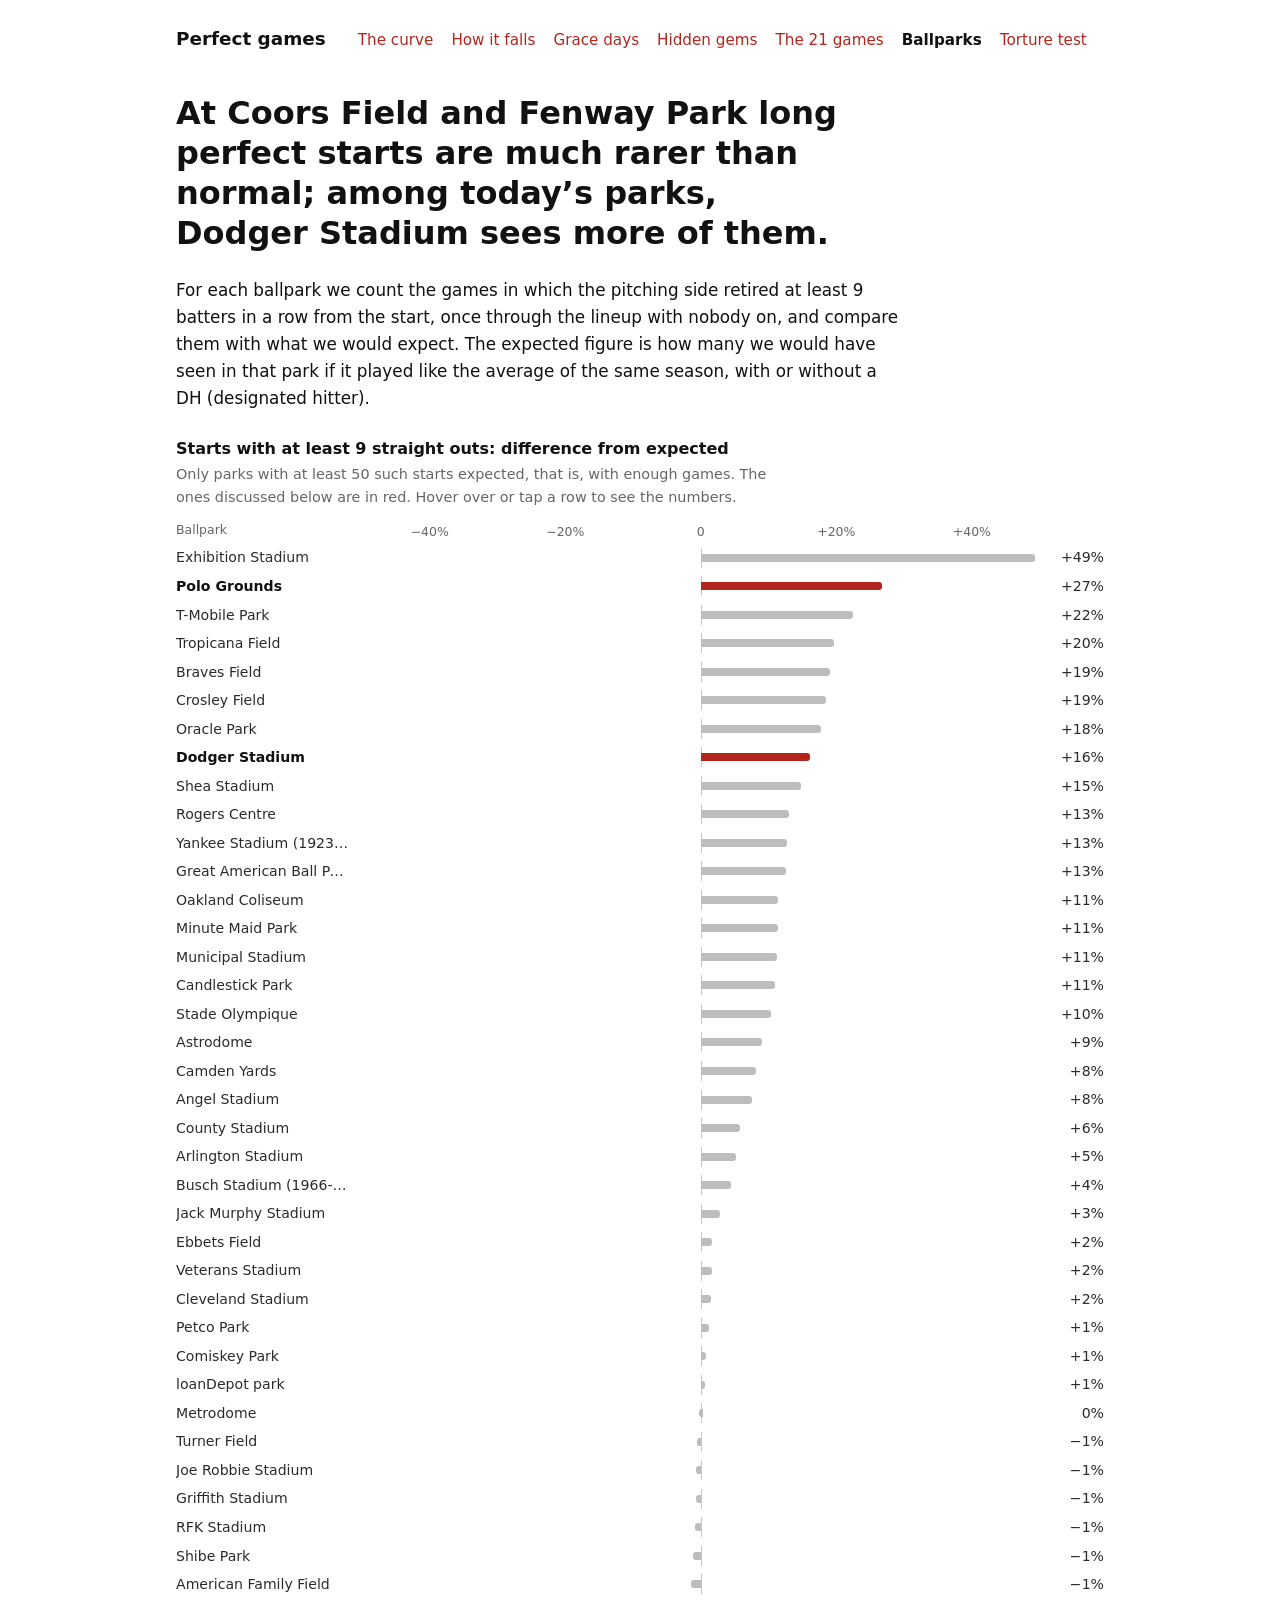
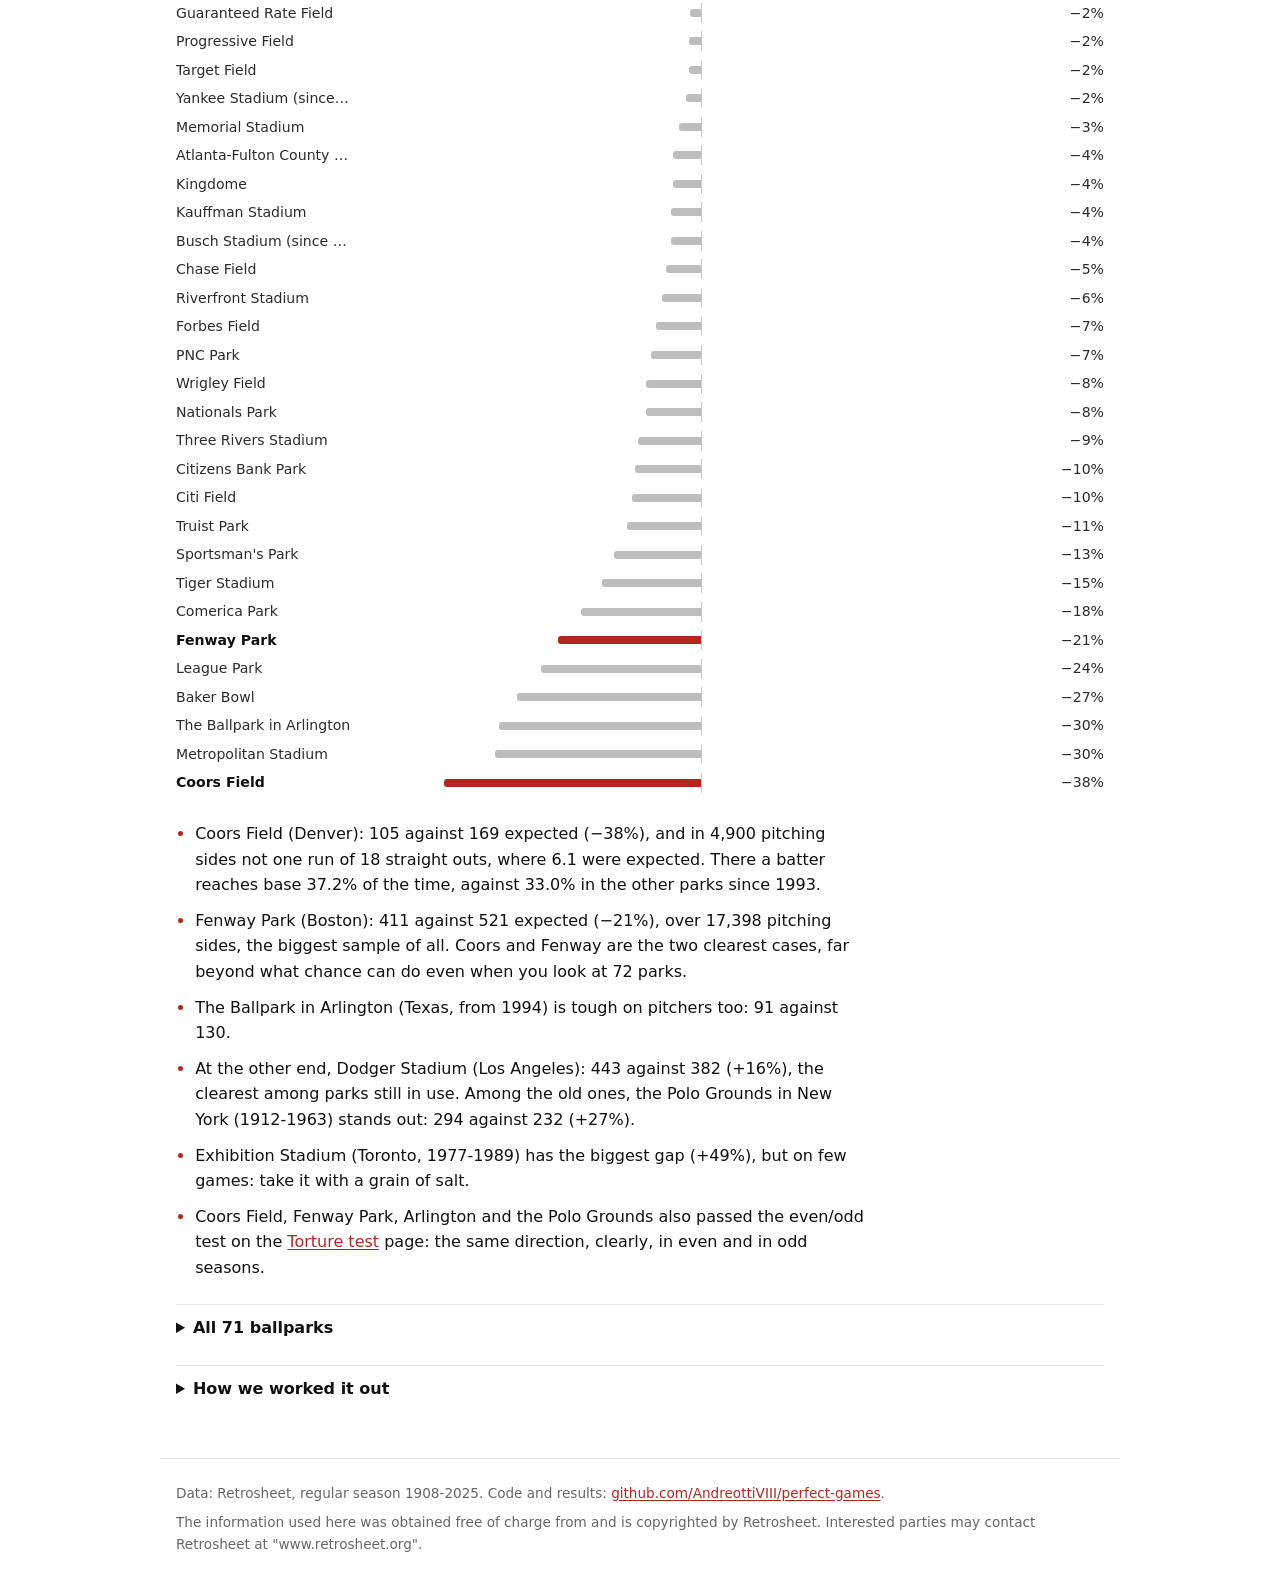
==== docs/ballparks.html @ 5d35756c "Sito tutto in inglese e nuova pagina Torture test - Pagine con nomi inglesi (how-it-falls, grace-day" ====
<!doctype html>
<html lang="en">
<head>
<meta charset="utf-8">
<meta name="viewport" content="width=device-width, initial-scale=1">
<title>Ballparks · Perfect games</title>
<meta name="description" content="The ballparks where long perfect starts are rarer, or more common, than normal.">
<link rel="stylesheet" href="style.css">
</head>
<body>
<header class="top">
  <a class="brand" href="index.html">Perfect games</a>
  <nav aria-label="Pages">
    <a href="index.html">The curve</a>
    <a href="how-it-falls.html">How it falls</a>
    <a href="grace-days.html">Grace days</a>
    <a href="hidden-gems.html">Hidden gems</a>
    <a href="the-21-games.html">The 21 games</a>
    <a href="ballparks.html" aria-current="page">Ballparks</a>
    <a href="torture-test.html">Torture test</a>
  </nav>
</header>

<main>
  <h1>At Coors Field and Fenway Park long perfect starts are much rarer than normal; among today’s parks, Dodger Stadium sees more of them.</h1>
  <p class="lead">For each ballpark we count the games in which the pitching side retired at least 9 batters in a row from the start, once through the lineup with nobody on, and compare them with what we would expect. The expected figure is how many we would have seen in that park if it played like the average of the same season, with or without a DH (designated hitter).</p>

  <figure class="chart" id="grafico-stadi">
    <figcaption>
      <strong>Starts with at least 9 straight outs: difference from expected</strong>
      <span class="note">Only parks with at least 50 such starts expected, that is, with enough games. The ones discussed below are in red. Hover over or tap a row to see the numbers.</span>
    </figcaption>
    <div class="plot"></div>
  </figure>

  <ul class="points">
    <li>Coors Field (Denver): 105 against 169 expected (−38%), and in 4,900 pitching sides not one run of 18 straight outs, where 6.1 were expected. There a batter reaches base 37.2% of the time, against 33.0% in the other parks since 1993.</li>
    <li>Fenway Park (Boston): 411 against 521 expected (−21%), over 17,398 pitching sides, the biggest sample of all. Coors and Fenway are the two clearest cases, far beyond what chance can do even when you look at 72 parks.</li>
    <li>The Ballpark in Arlington (Texas, from 1994) is tough on pitchers too: 91 against 130.</li>
    <li>At the other end, Dodger Stadium (Los Angeles): 443 against 382 (+16%), the clearest among parks still in use. Among the old ones, the Polo Grounds in New York (1912-1963) stands out: 294 against 232 (+27%).</li>
    <li>Exhibition Stadium (Toronto, 1977-1989) has the biggest gap (+49%), but on few games: take it with a grain of salt.</li>
    <li>Coors Field, Fenway Park, Arlington and the Polo Grounds also passed the even/odd test on the <a href="torture-test.html">Torture test</a> page: the same direction, clearly, in even and in odd seasons.</li>
  </ul>

  <details class="data">
    <summary>All 71 ballparks</summary>
    <div class="body">
      <p class="note">Parks with at least 20 such starts expected. “Streaks seen” and “Streaks expected”: starts with at least 9 batters retired in a row.</p>
      <!-- build:tabella-stadi -->
<div class="table-wrap"><table class="wide">
<thead><tr>
<th>Ballpark</th>
<th>City</th>
<th>Years</th>
<th class="num">Pitching sides</th>
<th class="num">Streaks seen</th>
<th class="num">Streaks expected</th>
<th class="num">Difference</th>
</tr></thead><tbody>
<tr><td>Exhibition Stadium</td><td>Toronto</td><td>1977-1989</td><td class="num">1,936</td><td class="num">79</td><td class="num">53</td><td class="num">+49%</td></tr>
<tr><td>Polo Grounds</td><td>New York</td><td>1912-1963</td><td class="num">8,586</td><td class="num">294</td><td class="num">232</td><td class="num">+27%</td></tr>
<tr><td>T-Mobile Park</td><td>Seattle</td><td>1999-2025</td><td class="num">4,192</td><td class="num">173</td><td class="num">141</td><td class="num">+22%</td></tr>
<tr><td>Tropicana Field</td><td>St. Petersburg</td><td>1998-2024</td><td class="num">4,256</td><td class="num">168</td><td class="num">140</td><td class="num">+20%</td></tr>
<tr><td>Braves Field</td><td>Boston</td><td>1915-1952</td><td class="num">5,252</td><td class="num">165</td><td class="num">139</td><td class="num">+19%</td></tr>
<tr><td>Crosley Field</td><td>Cincinnati</td><td>1912-1970</td><td class="num">9,080</td><td class="num">308</td><td class="num">260</td><td class="num">+19%</td></tr>
<tr><td>Oracle Park</td><td>San Francisco</td><td>2000-2025</td><td class="num">4,120</td><td class="num">171</td><td class="num">145</td><td class="num">+18%</td></tr>
<tr><td>West Side Grounds</td><td>Chicago</td><td>1908-1915</td><td class="num">1,240</td><td class="num">36</td><td class="num">31</td><td class="num">+16%</td></tr>
<tr><td>Dodger Stadium</td><td>Los Angeles</td><td>1962-2025</td><td class="num">10,784</td><td class="num">443</td><td class="num">382</td><td class="num">+16%</td></tr>
<tr><td>Shea Stadium</td><td>New York</td><td>1964-2008</td><td class="num">7,474</td><td class="num">297</td><td class="num">259</td><td class="num">+15%</td></tr>
<tr><td>Globe Life Field</td><td>Arlington</td><td>2020-2025</td><td class="num">870</td><td class="num">38</td><td class="num">33</td><td class="num">+14%</td></tr>
<tr><td>Rogers Centre</td><td>Toronto</td><td>1989-2025</td><td class="num">5,622</td><td class="num">204</td><td class="num">181</td><td class="num">+13%</td></tr>
<tr><td>Yankee Stadium (1923-2008)</td><td>New York</td><td>1923-2008</td><td class="num">13,048</td><td class="num">423</td><td class="num">375</td><td class="num">+13%</td></tr>
<tr><td>Great American Ball Park</td><td>Cincinnati</td><td>2003-2025</td><td class="num">3,614</td><td class="num">146</td><td class="num">130</td><td class="num">+13%</td></tr>
<tr><td>Oakland Coliseum</td><td>Oakland</td><td>1968-2024</td><td class="num">8,986</td><td class="num">312</td><td class="num">280</td><td class="num">+11%</td></tr>
<tr><td>Minute Maid Park</td><td>Houston</td><td>2000-2025</td><td class="num">4,094</td><td class="num">159</td><td class="num">143</td><td class="num">+11%</td></tr>
<tr><td>Municipal Stadium</td><td>Kansas City</td><td>1955-1972</td><td class="num">2,668</td><td class="num">103</td><td class="num">93</td><td class="num">+11%</td></tr>
<tr><td>Candlestick Park</td><td>San Francisco</td><td>1960-1999</td><td class="num">6,346</td><td class="num">248</td><td class="num">224</td><td class="num">+11%</td></tr>
<tr><td>Stade Olympique</td><td>Montréal</td><td>1977-2004</td><td class="num">4,290</td><td class="num">164</td><td class="num">149</td><td class="num">+10%</td></tr>
<tr><td>Astrodome</td><td>Houston</td><td>1965-1999</td><td class="num">5,536</td><td class="num">214</td><td class="num">196</td><td class="num">+9%</td></tr>
<tr><td>Camden Yards</td><td>Baltimora</td><td>1992-2025</td><td class="num">5,332</td><td class="num">186</td><td class="num">172</td><td class="num">+8%</td></tr>
<tr><td>Angel Stadium</td><td>Anaheim</td><td>1966-2025</td><td class="num">9,514</td><td class="num">324</td><td class="num">301</td><td class="num">+8%</td></tr>
<tr><td>County Stadium</td><td>Milwaukee</td><td>1953-2000</td><td class="num">6,912</td><td class="num">218</td><td class="num">206</td><td class="num">+6%</td></tr>
<tr><td>Arlington Stadium</td><td>Arlington</td><td>1972-1993</td><td class="num">3,500</td><td class="num">106</td><td class="num">101</td><td class="num">+5%</td></tr>
<tr><td>Busch Stadium (1966-2005)</td><td>St. Louis</td><td>1966-2005</td><td class="num">6,348</td><td class="num">231</td><td class="num">221</td><td class="num">+4%</td></tr>
<tr><td>Jack Murphy Stadium</td><td>San Diego</td><td>1969-2003</td><td class="num">5,536</td><td class="num">197</td><td class="num">192</td><td class="num">+3%</td></tr>
<tr><td>Jarry Park</td><td>Montréal</td><td>1969-1976</td><td class="num">1,282</td><td class="num">45</td><td class="num">44</td><td class="num">+2%</td></tr>
<tr><td>Ebbets Field</td><td>New York</td><td>1913-1957</td><td class="num">6,798</td><td class="num">185</td><td class="num">182</td><td class="num">+2%</td></tr>
<tr><td>Veterans Stadium</td><td>Filadelfia</td><td>1971-2003</td><td class="num">5,234</td><td class="num">183</td><td class="num">180</td><td class="num">+2%</td></tr>
<tr><td>Cleveland Stadium</td><td>Cleveland</td><td>1932-1993</td><td class="num">8,278</td><td class="num">256</td><td class="num">252</td><td class="num">+2%</td></tr>
<tr><td>Petco Park</td><td>San Diego</td><td>2004-2025</td><td class="num">3,454</td><td class="num">125</td><td class="num">124</td><td class="num">+1%</td></tr>
<tr><td>Comiskey Park</td><td>Chicago</td><td>1910-1990</td><td class="num">12,028</td><td class="num">347</td><td class="num">344</td><td class="num">+1%</td></tr>
<tr><td>loanDepot park</td><td>Miami</td><td>2012-2025</td><td class="num">2,150</td><td class="num">83</td><td class="num">83</td><td class="num">+1%</td></tr>
<tr><td>Metrodome</td><td>Minneapolis</td><td>1982-2009</td><td class="num">4,484</td><td class="num">123</td><td class="num">123</td><td class="num">0%</td></tr>
<tr><td>Turner Field</td><td>Atlanta</td><td>1997-2016</td><td class="num">3,238</td><td class="num">106</td><td class="num">107</td><td class="num">−1%</td></tr>
<tr><td>Joe Robbie Stadium</td><td>Miami</td><td>1993-2011</td><td class="num">2,992</td><td class="num">93</td><td class="num">94</td><td class="num">−1%</td></tr>
<tr><td>Griffith Stadium</td><td>Washington</td><td>1911-1961</td><td class="num">7,378</td><td class="num">197</td><td class="num">198</td><td class="num">−1%</td></tr>
<tr><td>RFK Stadium</td><td>Washington</td><td>1962-2007</td><td class="num">2,094</td><td class="num">74</td><td class="num">75</td><td class="num">−1%</td></tr>
<tr><td>Shibe Park</td><td>Filadelfia</td><td>1909-1970</td><td class="num">11,672</td><td class="num">326</td><td class="num">330</td><td class="num">−1%</td></tr>
<tr><td>American Family Field</td><td>Milwaukee</td><td>2001-2025</td><td class="num">3,962</td><td class="num">140</td><td class="num">142</td><td class="num">−1%</td></tr>
<tr><td>Guaranteed Rate Field</td><td>Chicago</td><td>1991-2025</td><td class="num">5,500</td><td class="num">175</td><td class="num">178</td><td class="num">−2%</td></tr>
<tr><td>Progressive Field</td><td>Cleveland</td><td>1994-2025</td><td class="num">4,986</td><td class="num">159</td><td class="num">162</td><td class="num">−2%</td></tr>
<tr><td>Target Field</td><td>Minneapolis</td><td>2010-2025</td><td class="num">2,488</td><td class="num">92</td><td class="num">94</td><td class="num">−2%</td></tr>
<tr><td>Yankee Stadium (since 2009)</td><td>New York</td><td>2009-2025</td><td class="num">2,654</td><td class="num">96</td><td class="num">98</td><td class="num">−2%</td></tr>
<tr><td>Memorial Stadium</td><td>Baltimora</td><td>1954-1991</td><td class="num">6,012</td><td class="num">182</td><td class="num">188</td><td class="num">−3%</td></tr>
<tr><td>Atlanta-Fulton County Stadium</td><td>Atlanta</td><td>1966-1996</td><td class="num">4,850</td><td class="num">167</td><td class="num">174</td><td class="num">−4%</td></tr>
<tr><td>Kingdome</td><td>Seattle</td><td>1977-1999</td><td class="num">3,510</td><td class="num">93</td><td class="num">97</td><td class="num">−4%</td></tr>
<tr><td>Kauffman Stadium</td><td>Kansas City</td><td>1973-2025</td><td class="num">8,342</td><td class="num">246</td><td class="num">257</td><td class="num">−4%</td></tr>
<tr><td>Busch Stadium (since 2006)</td><td>St. Louis</td><td>2006-2025</td><td class="num">3,124</td><td class="num">108</td><td class="num">113</td><td class="num">−4%</td></tr>
<tr><td>Chase Field</td><td>Phoenix</td><td>1998-2025</td><td class="num">4,430</td><td class="num">146</td><td class="num">154</td><td class="num">−5%</td></tr>
<tr><td>Riverfront Stadium</td><td>Cincinnati</td><td>1970-2002</td><td class="num">5,152</td><td class="num">167</td><td class="num">177</td><td class="num">−6%</td></tr>
<tr><td>Forbes Field</td><td>Pittsburgh</td><td>1909-1970</td><td class="num">8,984</td><td class="num">238</td><td class="num">255</td><td class="num">−7%</td></tr>
<tr><td>PNC Park</td><td>Pittsburgh</td><td>2001-2025</td><td class="num">3,942</td><td class="num">131</td><td class="num">141</td><td class="num">−7%</td></tr>
<tr><td>South End Grounds</td><td>Boston</td><td>1908-1914</td><td class="num">1,012</td><td class="num">22</td><td class="num">24</td><td class="num">−8%</td></tr>
<tr><td>Wrigley Field</td><td>Chicago</td><td>1914-2025</td><td class="num">17,298</td><td class="num">510</td><td class="num">555</td><td class="num">−8%</td></tr>
<tr><td>Nationals Park</td><td>Washington</td><td>2008-2025</td><td class="num">2,814</td><td class="num">95</td><td class="num">103</td><td class="num">−8%</td></tr>
<tr><td>Three Rivers Stadium</td><td>Pittsburgh</td><td>1970-2000</td><td class="num">4,814</td><td class="num">150</td><td class="num">165</td><td class="num">−9%</td></tr>
<tr><td>Robison Field</td><td>St. Louis</td><td>1908-1920</td><td class="num">1,656</td><td class="num">41</td><td class="num">45</td><td class="num">−9%</td></tr>
<tr><td>Citizens Bank Park</td><td>Filadelfia</td><td>2004-2025</td><td class="num">3,468</td><td class="num">112</td><td class="num">124</td><td class="num">−10%</td></tr>
<tr><td>Citi Field</td><td>New York</td><td>2009-2025</td><td class="num">2,652</td><td class="num">88</td><td class="num">98</td><td class="num">−10%</td></tr>
<tr><td>Truist Park</td><td>Atlanta</td><td>2017-2025</td><td class="num">1,354</td><td class="num">47</td><td class="num">53</td><td class="num">−11%</td></tr>
<tr><td>Sportsman&#x27;s Park</td><td>St. Louis</td><td>1909-1966</td><td class="num">12,642</td><td class="num">297</td><td class="num">340</td><td class="num">−13%</td></tr>
<tr><td>Tiger Stadium</td><td>Detroit</td><td>1912-1999</td><td class="num">13,038</td><td class="num">319</td><td class="num">373</td><td class="num">−15%</td></tr>
<tr><td>Hilltop Park</td><td>New York</td><td>1908-1912</td><td class="num">912</td><td class="num">18</td><td class="num">21</td><td class="num">−16%</td></tr>
<tr><td>Comerica Park</td><td>Detroit</td><td>2000-2025</td><td class="num">4,100</td><td class="num">115</td><td class="num">140</td><td class="num">−18%</td></tr>
<tr><td>Fenway Park</td><td>Boston</td><td>1912-2025</td><td class="num">17,398</td><td class="num">411</td><td class="num">521</td><td class="num">−21%</td></tr>
<tr><td>League Park</td><td>Cleveland</td><td>1910-1946</td><td class="num">4,566</td><td class="num">88</td><td class="num">115</td><td class="num">−24%</td></tr>
<tr><td>Baker Bowl</td><td>Filadelfia</td><td>1908-1938</td><td class="num">4,330</td><td class="num">81</td><td class="num">111</td><td class="num">−27%</td></tr>
<tr><td>The Ballpark in Arlington</td><td>Arlington</td><td>1994-2019</td><td class="num">4,162</td><td class="num">91</td><td class="num">130</td><td class="num">−30%</td></tr>
<tr><td>Metropolitan Stadium</td><td>Bloomington</td><td>1961-1981</td><td class="num">3,348</td><td class="num">78</td><td class="num">112</td><td class="num">−30%</td></tr>
<tr><td>Coors Field</td><td>Denver</td><td>1995-2025</td><td class="num">4,900</td><td class="num">105</td><td class="num">169</td><td class="num">−38%</td></tr>
</tbody></table></div>
<!-- /build:tabella-stadi -->
    </div>
  </details>

  <details>
    <summary>How we worked it out</summary>
    <div class="body">
      <p>For each pitching side we check whether it retired at least 9 batters in a row from the start of the game. Each game’s expected value is the share of sides that managed it in the same season and with the same kind of lineup (DH or not); adding up the expected values of the games played in a park gives that park’s expected figure.</p>
      <p>With 72 parks some big gaps show up by chance: that is why Coors Field and Fenway Park matter most, since their gaps are huge compared with what chance can produce.</p>
      <p>Later check: we estimated each park’s effect separately on even and odd seasons. Coors Field, Fenway Park, the Polo Grounds, Arlington and Dodger Stadium go the same way, beyond chance, in both halves; across all parks, the even-season and odd-season estimates agree far more than luck would allow. What the data cannot say is whether the cause is the park itself or the home team. Full numbers in <code>output/verifiche.md</code>.</p>
      <p>Years: first and last season of the park in our data. Park names from a hand-made table based on Retrosheet’s codes (<code>src/stadi_nomi.csv</code>).</p>
      <p>Code: <code>src/chicche.py</code> (the counts), <code>src/verifiche.py</code> (the even/odd check) and <code>src/build_site.py</code> (the site).</p>
    </div>
  </details>
</main>

<footer>
  <p>Data: Retrosheet, regular season 1908-2025. Code and results: <a href="https://github.com/AndreottiVIII/perfect-games">github.com/AndreottiVIII/perfect-games</a>.</p>
  <p>The information used here was obtained free of charge from and is copyrighted by Retrosheet. Interested parties may contact Retrosheet at "www.retrosheet.org".</p>
</footer>

<!-- build:dati-stadi -->
<script type="application/json" id="dati-stadi">{"min_attese":50,"stadi":[{"site":"TOR01","nome":"Exhibition Stadium","citta":"Toronto","anni":"1977-1989","n":1936,"O":79,"E":52.8979,"ratio":1.49344,"evidenza":false},{"site":"NYC14","nome":"Polo Grounds","citta":"New York","anni":"1912-1963","n":8586,"O":294,"E":232.076,"ratio":1.26682,"evidenza":true},{"site":"SEA03","nome":"T-Mobile Park","citta":"Seattle","anni":"1999-2025","n":4192,"O":173,"E":141.348,"ratio":1.22393,"evidenza":false},{"site":"STP01","nome":"Tropicana Field","citta":"St. Petersburg","anni":"1998-2024","n":4256,"O":168,"E":140.349,"ratio":1.19702,"evidenza":false},{"site":"BOS08","nome":"Braves Field","citta":"Boston","anni":"1915-1952","n":5252,"O":165,"E":138.501,"ratio":1.19133,"evidenza":false},{"site":"CIN07","nome":"Crosley Field","citta":"Cincinnati","anni":"1912-1970","n":9080,"O":308,"E":259.878,"ratio":1.18517,"evidenza":false},{"site":"SFO03","nome":"Oracle Park","citta":"San Francisco","anni":"2000-2025","n":4120,"O":171,"E":145.304,"ratio":1.17684,"evidenza":false},{"site":"LOS03","nome":"Dodger Stadium","citta":"Los Angeles","anni":"1962-2025","n":10784,"O":443,"E":381.507,"ratio":1.16118,"evidenza":true},{"site":"NYC17","nome":"Shea Stadium","citta":"New York","anni":"1964-2008","n":7474,"O":297,"E":258.846,"ratio":1.1474,"evidenza":false},{"site":"TOR02","nome":"Rogers Centre","citta":"Toronto","anni":"1989-2025","n":5622,"O":204,"E":180.561,"ratio":1.12981,"evidenza":false},{"site":"NYC16","nome":"Yankee Stadium (1923-2008)","citta":"New York","anni":"1923-2008","n":13048,"O":423,"E":375.091,"ratio":1.12773,"evidenza":false},{"site":"CIN09","nome":"Great American Ball Park","citta":"Cincinnati","anni":"2003-2025","n":3614,"O":146,"E":129.702,"ratio":1.12565,"evidenza":false},{"site":"OAK01","nome":"Oakland Coliseum","citta":"Oakland","anni":"1968-2024","n":8986,"O":312,"E":280.024,"ratio":1.11419,"evidenza":false},{"site":"HOU03","nome":"Minute Maid Park","citta":"Houston","anni":"2000-2025","n":4094,"O":159,"E":142.717,"ratio":1.11409,"evidenza":false},{"site":"KAN05","nome":"Municipal Stadium","citta":"Kansas City","anni":"1955-1972","n":2668,"O":103,"E":92.5699,"ratio":1.11267,"evidenza":false},{"site":"SFO02","nome":"Candlestick Park","citta":"San Francisco","anni":"1960-1999","n":6346,"O":248,"E":223.571,"ratio":1.10927,"evidenza":false},{"site":"MON02","nome":"Stade Olympique","citta":"Montréal","anni":"1977-2004","n":4290,"O":164,"E":148.532,"ratio":1.10414,"evidenza":false},{"site":"HOU02","nome":"Astrodome","citta":"Houston","anni":"1965-1999","n":5536,"O":214,"E":196.194,"ratio":1.09076,"evidenza":false},{"site":"BAL12","nome":"Camden Yards","citta":"Baltimora","anni":"1992-2025","n":5332,"O":186,"E":172.084,"ratio":1.08087,"evidenza":false},{"site":"ANA01","nome":"Angel Stadium","citta":"Anaheim","anni":"1966-2025","n":9514,"O":324,"E":301.034,"ratio":1.07629,"evidenza":false},{"site":"MIL05","nome":"County Stadium","citta":"Milwaukee","anni":"1953-2000","n":6912,"O":218,"E":206.169,"ratio":1.05738,"evidenza":false},{"site":"ARL01","nome":"Arlington Stadium","citta":"Arlington","anni":"1972-1993","n":3500,"O":106,"E":100.802,"ratio":1.05156,"evidenza":false},{"site":"STL09","nome":"Busch Stadium (1966-2005)","citta":"St. Louis","anni":"1966-2005","n":6348,"O":231,"E":221.288,"ratio":1.04389,"evidenza":false},{"site":"SAN01","nome":"Jack Murphy Stadium","citta":"San Diego","anni":"1969-2003","n":5536,"O":197,"E":191.564,"ratio":1.02838,"evidenza":false},{"site":"NYC15","nome":"Ebbets Field","citta":"New York","anni":"1913-1957","n":6798,"O":185,"E":182.069,"ratio":1.0161,"evidenza":false},{"site":"PHI12","nome":"Veterans Stadium","citta":"Filadelfia","anni":"1971-2003","n":5234,"O":183,"E":180.146,"ratio":1.01585,"evidenza":false},{"site":"CLE07","nome":"Cleveland Stadium","citta":"Cleveland","anni":"1932-1993","n":8278,"O":256,"E":252.093,"ratio":1.0155,"evidenza":false},{"site":"SAN02","nome":"Petco Park","citta":"San Diego","anni":"2004-2025","n":3454,"O":125,"E":123.548,"ratio":1.01175,"evidenza":false},{"site":"CHI10","nome":"Comiskey Park","citta":"Chicago","anni":"1910-1990","n":12028,"O":347,"E":344.179,"ratio":1.0082,"evidenza":false},{"site":"MIA02","nome":"loanDepot park","citta":"Miami","anni":"2012-2025","n":2150,"O":83,"E":82.5434,"ratio":1.00553,"evidenza":false},{"site":"MIN03","nome":"Metrodome","citta":"Minneapolis","anni":"1982-2009","n":4484,"O":123,"E":123.38,"ratio":0.99692,"evidenza":false},{"site":"ATL02","nome":"Turner Field","citta":"Atlanta","anni":"1997-2016","n":3238,"O":106,"E":106.553,"ratio":0.994812,"evidenza":false},{"site":"MIA01","nome":"Joe Robbie Stadium","citta":"Miami","anni":"1993-2011","n":2992,"O":93,"E":93.7017,"ratio":0.992511,"evidenza":false},{"site":"WAS09","nome":"Griffith Stadium","citta":"Washington","anni":"1911-1961","n":7378,"O":197,"E":198.489,"ratio":0.992499,"evidenza":false},{"site":"WAS10","nome":"RFK Stadium","citta":"Washington","anni":"1962-2007","n":2094,"O":74,"E":74.5931,"ratio":0.99205,"evidenza":false},{"site":"PHI11","nome":"Shibe Park","citta":"Filadelfia","anni":"1909-1970","n":11672,"O":326,"E":329.865,"ratio":0.988283,"evidenza":false},{"site":"MIL06","nome":"American Family Field","citta":"Milwaukee","anni":"2001-2025","n":3962,"O":140,"E":142.015,"ratio":0.985808,"evidenza":false},{"site":"CHI12","nome":"Guaranteed Rate Field","citta":"Chicago","anni":"1991-2025","n":5500,"O":175,"E":177.747,"ratio":0.984547,"evidenza":false},{"site":"CLE08","nome":"Progressive Field","citta":"Cleveland","anni":"1994-2025","n":4986,"O":159,"E":161.732,"ratio":0.983106,"evidenza":false},{"site":"MIN04","nome":"Target Field","citta":"Minneapolis","anni":"2010-2025","n":2488,"O":92,"E":93.6087,"ratio":0.982815,"evidenza":false},{"site":"NYC21","nome":"Yankee Stadium (since 2009)","citta":"New York","anni":"2009-2025","n":2654,"O":96,"E":98.2109,"ratio":0.977489,"evidenza":false},{"site":"BAL11","nome":"Memorial Stadium","citta":"Baltimora","anni":"1954-1991","n":6012,"O":182,"E":188.047,"ratio":0.967841,"evidenza":false},{"site":"ATL01","nome":"Atlanta-Fulton County Stadium","citta":"Atlanta","anni":"1966-1996","n":4850,"O":167,"E":174.018,"ratio":0.959672,"evidenza":false},{"site":"SEA02","nome":"Kingdome","citta":"Seattle","anni":"1977-1999","n":3510,"O":93,"E":97.0184,"ratio":0.958581,"evidenza":false},{"site":"KAN06","nome":"Kauffman Stadium","citta":"Kansas City","anni":"1973-2025","n":8342,"O":246,"E":257.14,"ratio":0.956679,"evidenza":false},{"site":"STL10","nome":"Busch Stadium (since 2006)","citta":"St. Louis","anni":"2006-2025","n":3124,"O":108,"E":113.028,"ratio":0.955519,"evidenza":false},{"site":"PHO01","nome":"Chase Field","citta":"Phoenix","anni":"1998-2025","n":4430,"O":146,"E":153.972,"ratio":0.948225,"evidenza":false},{"site":"CIN08","nome":"Riverfront Stadium","citta":"Cincinnati","anni":"1970-2002","n":5152,"O":167,"E":177.177,"ratio":0.942559,"evidenza":false},{"site":"PIT06","nome":"Forbes Field","citta":"Pittsburgh","anni":"1909-1970","n":8984,"O":238,"E":254.705,"ratio":0.934416,"evidenza":false},{"site":"PIT08","nome":"PNC Park","citta":"Pittsburgh","anni":"2001-2025","n":3942,"O":131,"E":141.359,"ratio":0.926718,"evidenza":false},{"site":"CHI11","nome":"Wrigley Field","citta":"Chicago","anni":"1914-2025","n":17298,"O":510,"E":554.543,"ratio":0.919676,"evidenza":false},{"site":"WAS11","nome":"Nationals Park","citta":"Washington","anni":"2008-2025","n":2814,"O":95,"E":103.315,"ratio":0.919521,"evidenza":false},{"site":"PIT07","nome":"Three Rivers Stadium","citta":"Pittsburgh","anni":"1970-2000","n":4814,"O":150,"E":165.249,"ratio":0.90772,"evidenza":false},{"site":"PHI13","nome":"Citizens Bank Park","citta":"Filadelfia","anni":"2004-2025","n":3468,"O":112,"E":124.088,"ratio":0.902586,"evidenza":false},{"site":"NYC20","nome":"Citi Field","citta":"New York","anni":"2009-2025","n":2652,"O":88,"E":97.9684,"ratio":0.898249,"evidenza":false},{"site":"ATL03","nome":"Truist Park","citta":"Atlanta","anni":"2017-2025","n":1354,"O":47,"E":52.7342,"ratio":0.891262,"evidenza":false},{"site":"STL07","nome":"Sportsman's Park","citta":"St. Louis","anni":"1909-1966","n":12642,"O":297,"E":340.446,"ratio":0.872384,"evidenza":false},{"site":"DET04","nome":"Tiger Stadium","citta":"Detroit","anni":"1912-1999","n":13038,"O":319,"E":373.228,"ratio":0.854705,"evidenza":false},{"site":"DET05","nome":"Comerica Park","citta":"Detroit","anni":"2000-2025","n":4100,"O":115,"E":139.615,"ratio":0.823696,"evidenza":false},{"site":"BOS07","nome":"Fenway Park","citta":"Boston","anni":"1912-2025","n":17398,"O":411,"E":520.852,"ratio":0.789091,"evidenza":true},{"site":"CLE06","nome":"League Park","citta":"Cleveland","anni":"1910-1946","n":4566,"O":88,"E":115.259,"ratio":0.763497,"evidenza":false},{"site":"PHI09","nome":"Baker Bowl","citta":"Filadelfia","anni":"1908-1938","n":4330,"O":81,"E":111.156,"ratio":0.728705,"evidenza":false},{"site":"ARL02","nome":"The Ballpark in Arlington","citta":"Arlington","anni":"1994-2019","n":4162,"O":91,"E":129.717,"ratio":0.701525,"evidenza":false},{"site":"MIN02","nome":"Metropolitan Stadium","citta":"Bloomington","anni":"1961-1981","n":3348,"O":78,"E":111.973,"ratio":0.696596,"evidenza":false},{"site":"DEN02","nome":"Coors Field","citta":"Denver","anni":"1995-2025","n":4900,"O":105,"E":169.185,"ratio":0.620622,"evidenza":true}]}</script>
<!-- /build:dati-stadi -->
<script src="charts.js"></script>
</body>
</html>
---- docs/style.css ----
/* Perfect games: nero su bianco, un solo colore (rosso cuciture) per grafici e link, caratteri di sistema, tanto bianco. */
:root {
  --ink: #111111;
  --ink-2: #2b2b2b;
  --muted: #666666;
  --line: #e4e4e4;
  --grid: #ececec;
  --axis: #c8c8c8;
  --context: #bdbdbd;
  --accent: #b3261e;
  --wash: rgba(179, 38, 30, 0.10);
  --band: #f4f4f2;
  --paper: #ffffff;
  color-scheme: light;
}
* { box-sizing: border-box; }
[hidden] { display: none !important; }
html { -webkit-text-size-adjust: 100%; }
body {
  margin: 0; background: var(--paper); color: var(--ink);
  font: 16px/1.6 system-ui, -apple-system, "Segoe UI", Roboto, "Helvetica Neue", Arial, sans-serif;
}
a { color: var(--accent); text-underline-offset: 2px; }
:focus-visible { outline: 2px solid var(--accent); outline-offset: 2px; }
h1, h2, h3 { line-height: 1.25; margin: 0; font-weight: 650; }
h1 { font-size: clamp(1.45rem, 4.2vw, 2rem); max-width: 30ch; }
h2 { font-size: 1.2rem; margin-top: 16px; }
p { margin: 0; }
.lead { max-width: 68ch; font-size: 1.05rem; }
.note { color: var(--muted); font-size: 0.9rem; max-width: 68ch; }

.top, main, footer {
  max-width: 960px; margin: 0 auto;
  padding-left: max(16px, env(safe-area-inset-left, 0px));
  padding-right: max(16px, env(safe-area-inset-right, 0px));
}
.top { display: flex; flex-wrap: wrap; align-items: baseline; gap: 8px 32px; padding-block: 24px 8px; }
.brand { font-weight: 700; font-size: 1.15rem; color: var(--ink); text-decoration: none; }
nav { display: flex; flex-wrap: wrap; gap: 4px 18px; font-size: 0.95rem; }
nav a { text-decoration: none; }
nav a:hover { text-decoration: underline; }
nav a[aria-current="page"] { color: var(--ink); font-weight: 600; }
main { padding-block: 32px 56px; display: grid; grid-template-columns: minmax(0, 1fr); gap: 24px; }
footer { padding-block: 24px 40px; border-top: 1px solid var(--line); color: var(--muted); font-size: 0.85rem; display: grid; gap: 8px; }

/* Punti in linguaggio semplice */
.points { margin: 0; padding-left: 1.2em; display: grid; gap: 10px; max-width: 68ch; }
.points li::marker { color: var(--accent); }

/* Riquadri numero (cifre grandi) */
.tiles { display: grid; grid-template-columns: repeat(auto-fit, minmax(200px, 1fr)); gap: 16px; }
.tile { border-top: 2px solid var(--ink); padding-top: 10px; display: grid; gap: 2px; }
.tile .value { font-size: 2.2rem; font-weight: 650; line-height: 1.1; }
.tile .value small { font-size: 1rem; font-weight: 400; color: var(--muted); }
.tile .label { color: var(--muted); font-size: 0.92rem; }

/* Grafici */
figure.chart { margin: 0; position: relative; display: grid; gap: 10px; min-width: 0; }
figure.chart figcaption { display: grid; gap: 2px; }
figure.chart figcaption strong { font-weight: 600; }
.plot { position: relative; width: 100%; min-width: 0; touch-action: pan-y; }
.plot svg { display: block; overflow: visible; }
.plot text { font-family: inherit; }
.legend { display: flex; flex-wrap: wrap; gap: 6px 18px; font-size: 0.88rem; color: var(--ink-2); align-items: center; }
.legend .key { display: inline-flex; align-items: center; gap: 6px; }
.legend .swatch { display: inline-block; width: 18px; height: 0; border-top: 2px solid; }
.legend .swatch.thick { border-top-width: 3px; }
.legend .dot { width: 9px; height: 9px; border-radius: 50%; border: 1.5px solid var(--ink-2); background: var(--paper); }
.eras { display: flex; flex-wrap: wrap; gap: 6px; align-items: center; font-size: 0.88rem; }
.eras span { color: var(--muted); margin-right: 4px; }
.eras button {
  font: inherit; font-size: 0.85rem; color: var(--ink-2); background: var(--paper);
  border: 1px solid var(--line); border-radius: 999px; padding: 3px 10px; cursor: pointer;
}
.eras button[aria-pressed="true"] { border-color: var(--ink); color: var(--paper); background: var(--ink); }

.tip {
  position: absolute; z-index: 5; pointer-events: none; min-width: 150px; max-width: 260px;
  background: var(--paper); border: 1px solid var(--line); box-shadow: 0 2px 10px rgba(0,0,0,0.08);
  padding: 8px 10px; font-size: 0.82rem; line-height: 1.4; display: grid; gap: 3px;
}
.tip .t { color: var(--muted); }
.tip .r { display: grid; grid-template-columns: 14px auto 1fr; gap: 6px; align-items: baseline; }
.tip .r i { display: inline-block; width: 12px; border-top: 2px solid; transform: translateY(-3px); }
.tip .r b { font-weight: 650; font-variant-numeric: tabular-nums; }
.tip .r span { color: var(--muted); }

/* Barre degli stadi (righe HTML) */
.bars { display: grid; gap: 0; font-size: 0.88rem; }
.bars-scale, .bar-row { display: grid; grid-template-columns: minmax(0, 11rem) minmax(0, 1fr) 3.4rem; gap: 10px; align-items: center; }
.bars-scale { color: var(--muted); font-size: 0.78rem; padding-bottom: 4px; }
.bars-scale .ticks { position: relative; height: 1.2em; }
.bars-scale .ticks span { position: absolute; transform: translateX(-50%); white-space: nowrap; }
.bar-row { padding: 3px 0; cursor: default; }
.bar-row:hover, .bar-row:focus-visible { background: var(--band); }
.bar-name { overflow: hidden; text-overflow: ellipsis; white-space: nowrap; color: var(--ink-2); }
.bar-row.hl .bar-name { color: var(--ink); font-weight: 650; }
.bar-track { position: relative; height: 14px; }
.bar-track::before { content: ""; position: absolute; left: 50%; top: -3px; bottom: -3px; border-left: 1px solid var(--axis); }
.bar-fill { position: absolute; top: 3px; height: 8px; background: var(--context); }
.bar-fill.up { border-radius: 0 3px 3px 0; }
.bar-fill.down { border-radius: 3px 0 0 3px; }
.bar-row.hl .bar-fill { background: var(--accent); }
.bar-val { text-align: right; font-variant-numeric: tabular-nums; color: var(--ink-2); }
@media (max-width: 520px) {
  .bars-scale, .bar-row { grid-template-columns: minmax(0, 8.5rem) minmax(0, 1fr) 2.9rem; gap: 6px; }
  .bars { font-size: 0.8rem; }
  .bars-scale .ticks .minor { display: none; }
}

/* Torture test: righe con intervalli (pari = punto vuoto, dispari = punto pieno) */
.forest { display: grid; font-size: 0.86rem; }
.forest-scale, .forest-row { display: grid; grid-template-columns: minmax(0, 19rem) minmax(0, 1fr) 4.2rem; gap: 14px; align-items: center; }
.forest-scale { color: var(--muted); font-size: 0.78rem; position: sticky; top: 0; background: var(--paper); z-index: 2; padding: 4px 0; border-bottom: 1px solid var(--axis); }
.forest-scale .ticks { position: relative; height: 1.2em; }
.forest-scale .ticks span { position: absolute; transform: translateX(-50%); white-space: nowrap; font-variant-numeric: tabular-nums; }
.forest-scale .ticks .one { color: var(--ink); font-weight: 600; }
.forest-group { font-weight: 650; color: var(--ink); padding: 16px 0 4px; border-bottom: 1px solid var(--line); }
.forest-row { padding: 4px 0; cursor: default; border-bottom: 1px solid var(--grid); }
.forest-row:hover, .forest-row:focus-visible { background: var(--band); }
.forest-name { color: var(--ink-2); line-height: 1.3; }
.forest-track { position: relative; height: 26px; }
.forest-off { font-size: 0.78rem; color: var(--ink-2); font-variant-numeric: tabular-nums; white-space: nowrap; }
.forest-scale .forest-off { color: var(--muted); }
.forest-track .ref { position: absolute; top: -4px; bottom: -4px; border-left: 1px solid var(--ink-2); }
.forest-track .ci { position: absolute; height: 0; border-top: 2px solid; transform: translateY(-1px); }
.forest-track .pt { position: absolute; width: 9px; height: 9px; border-radius: 50%; border: 2px solid; background: var(--paper); transform: translate(-50%, -50%); box-shadow: 0 0 0 2px var(--paper); }
.forest-track .clip { position: absolute; width: 0; height: 0; border: 4px solid transparent; transform: translateY(-50%); }
.forest-track .clip.left { left: -8px; border-left: 0; border-right-width: 6px; }
.forest-track .clip.right { right: -8px; border-right: 0; border-left-width: 6px; }
.legend .ring { width: 9px; height: 9px; border-radius: 50%; border: 2px solid var(--ink-2); background: var(--paper); }
.legend .ring.full { background: var(--ink-2); }
@media (max-width: 620px) {
  .forest-scale, .forest-row { grid-template-columns: minmax(0, 1fr) 3.6rem; gap: 2px 10px; }
  .forest-name { grid-column: 1 / -1; }
  .forest-scale > span:first-child { display: none; }
}

/* Tabelle semplici: se sono larghe scorrono dentro il loro riquadro */
.table-wrap { overflow-x: auto; -webkit-overflow-scrolling: touch; max-width: 100%; border-top: 1px solid var(--ink); }
table { border-collapse: collapse; font-size: 0.9rem; width: 100%; }
th, td { text-align: left; padding: 8px 12px 8px 0; border-bottom: 1px solid var(--line); vertical-align: top; }
th { font-weight: 600; white-space: nowrap; }
td.num, th.num { text-align: right; font-variant-numeric: tabular-nums; white-space: nowrap; }
table.wide td { white-space: nowrap; }
tr.special td { background: #fbf3f2; }
.mark { color: var(--accent); font-weight: 700; }

/* Chicche */
.chicche { list-style: none; margin: 0; padding: 0; display: grid; gap: 28px; counter-reset: c; max-width: 72ch; }
.chicche li { counter-increment: c; display: grid; gap: 6px; padding-top: 14px; border-top: 1px solid var(--line); }
.chicche h2 { margin: 0; font-size: 1.1rem; }
.chicche h2::before { content: counter(c) ". "; color: var(--accent); }
.chicche h2 .tag { margin-left: 6px; vertical-align: 2px; }
.tag { font-size: 0.75rem; font-weight: 600; text-transform: uppercase; letter-spacing: 0.04em; border: 1px solid currentColor; border-radius: 3px; padding: 0 6px; white-space: nowrap; }
.tag.solid { color: var(--ink); }
.tag.verify { color: var(--accent); }
.tag.open { color: var(--accent); border-style: dashed; }
.tag.anecdote { color: var(--muted); }

/* Riquadri apribili */
details { border-top: 1px solid var(--line); padding-top: 10px; max-width: 100%; min-width: 0; }
details > summary { cursor: pointer; font-weight: 600; }
details[open] > summary { margin-bottom: 12px; }
details .body { display: grid; gap: 10px; max-width: 72ch; }
details.data[open] { display: grid; }
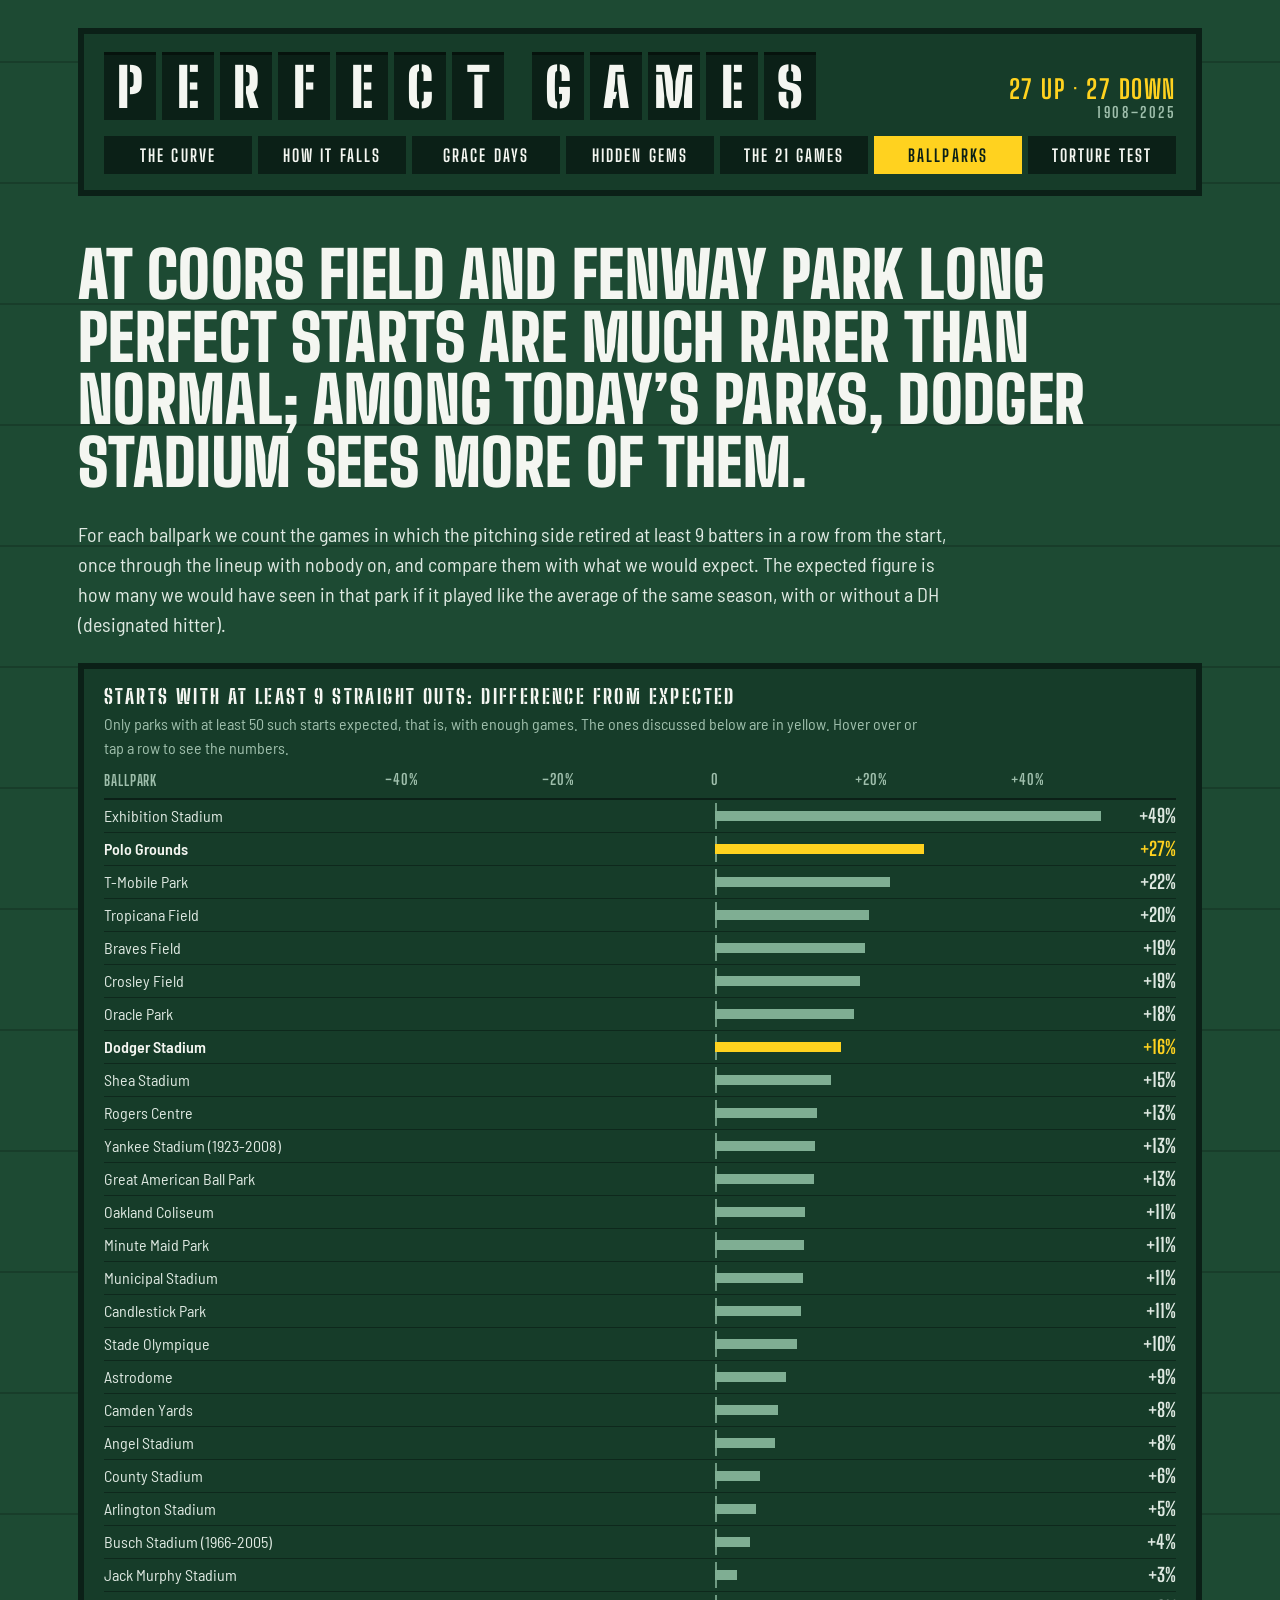
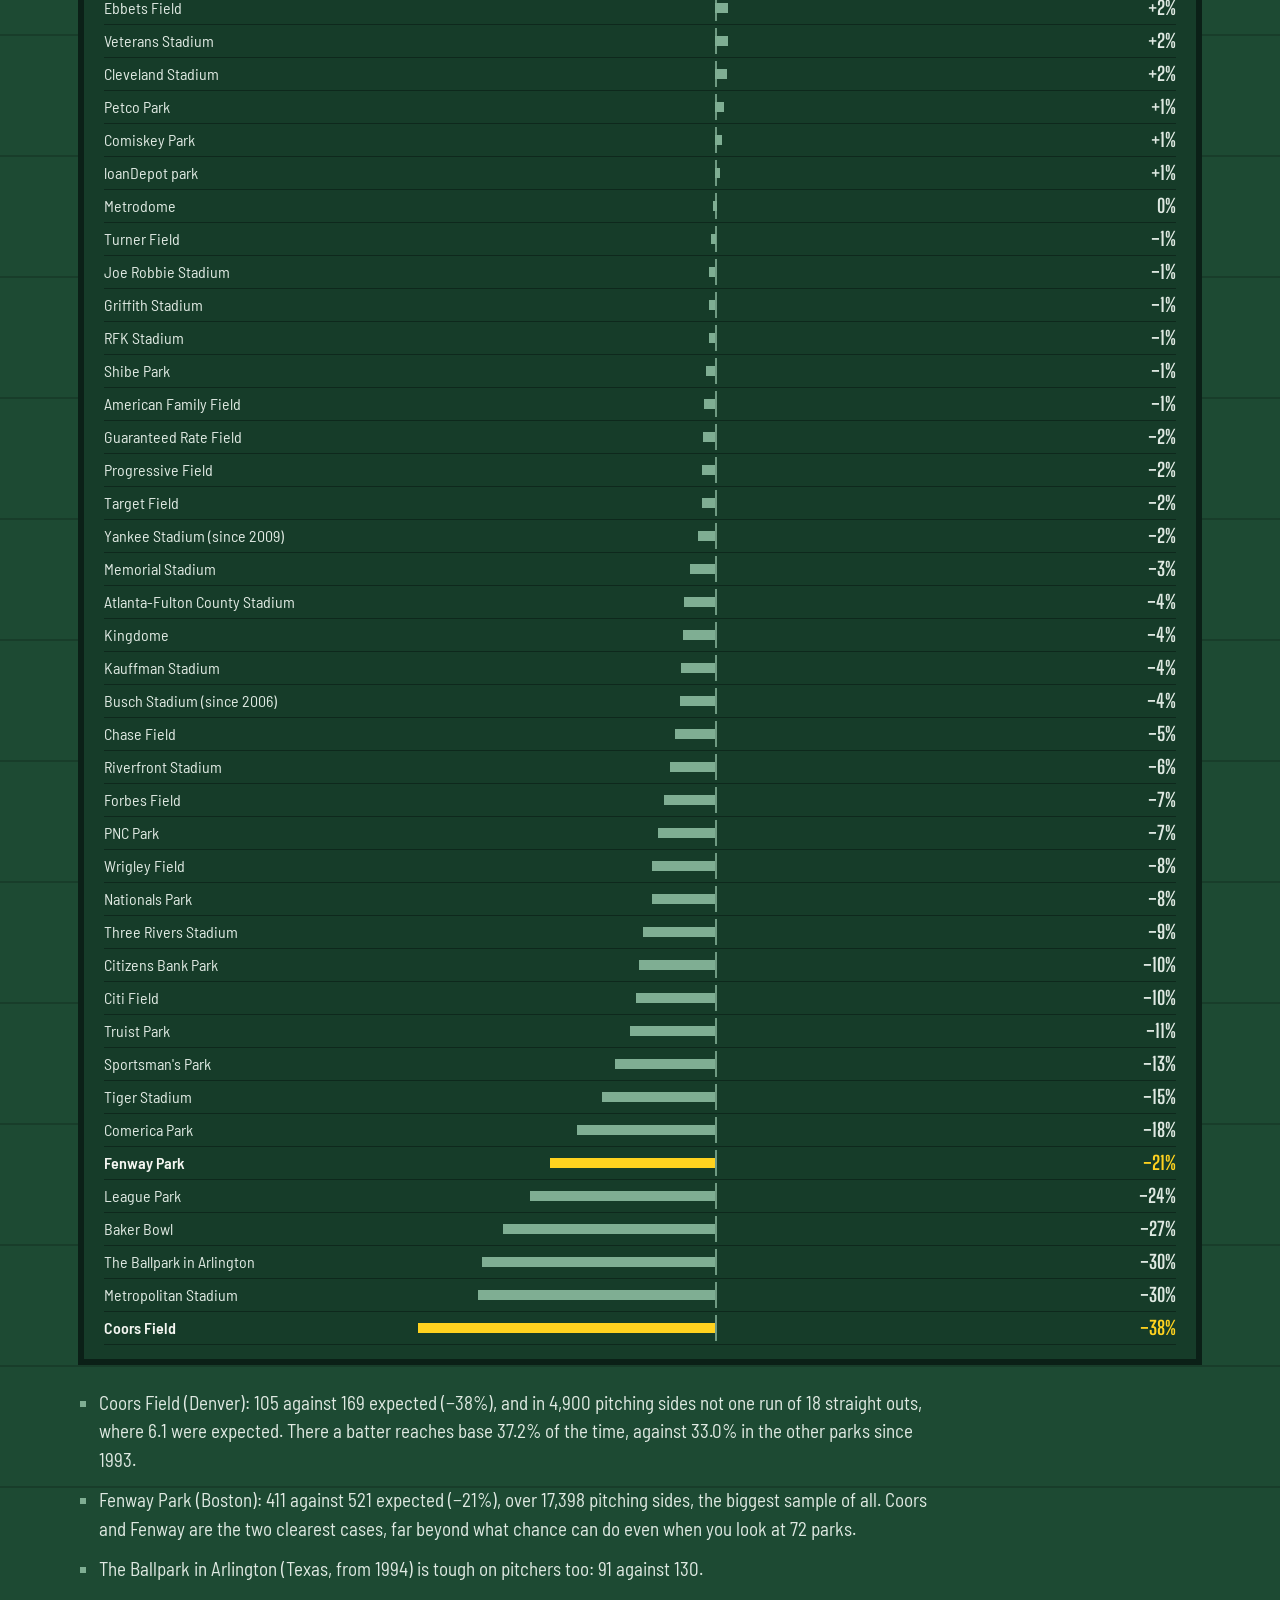
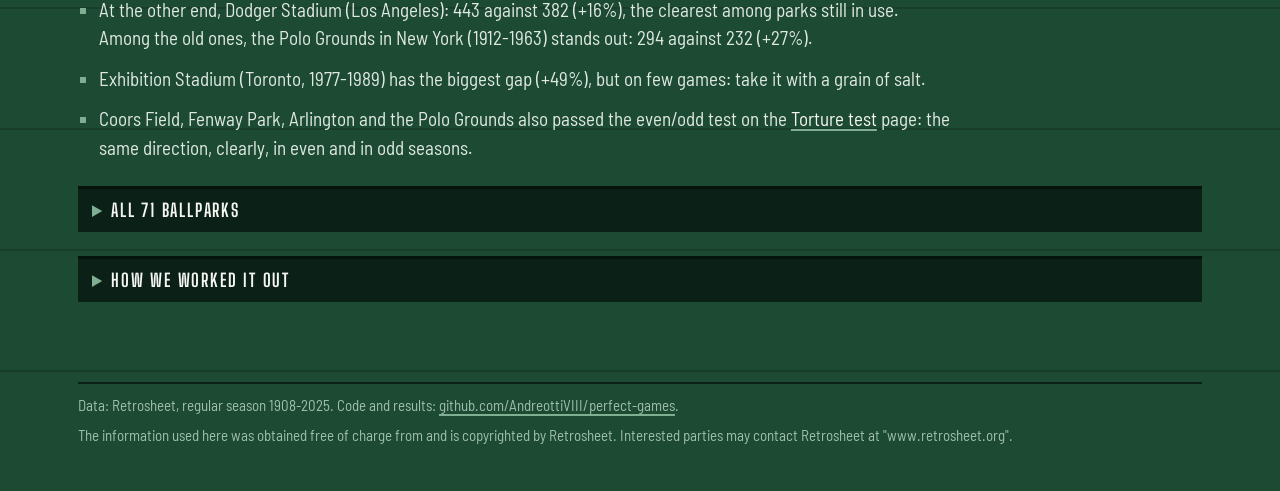
==== commit 7c4e5171: "Sito in stile tabellone manuale (mockup A): pannelli verdi, feritoie nere, giallo solo per le eviden" ====
--- a/docs/ballparks.html
+++ b/docs/ballparks.html
@@ -5,11 +5,18 @@
 <meta name="viewport" content="width=device-width, initial-scale=1">
 <title>Ballparks · Perfect games</title>
 <meta name="description" content="The ballparks where long perfect starts are rarer, or more common, than normal.">
+<link rel="preconnect" href="https://fonts.googleapis.com">
+<link rel="preconnect" href="https://fonts.gstatic.com" crossorigin>
+<link href="https://fonts.googleapis.com/css2?family=Big+Shoulders+Display:wght@500;700;900&family=Big+Shoulders+Stencil+Display:wght@800;900&family=Barlow+Semi+Condensed:wght@400;500;600&display=swap" rel="stylesheet">
 <link rel="stylesheet" href="style.css">
 </head>
 <body>
 <header class="top">
-  <a class="brand" href="index.html">Perfect games</a>
+  <a class="brand" href="index.html" aria-label="Perfect games">
+    <span class="w"><b>P</b><b>E</b><b>R</b><b>F</b><b>E</b><b>C</b><b>T</b></span>
+    <span class="w"><b>G</b><b>A</b><b>M</b><b>E</b><b>S</b></span>
+    <span class="tag"><span>27 UP · 27 DOWN</span>1908&ndash;2025</span>
+  </a>
   <nav aria-label="Pages">
     <a href="index.html">The curve</a>
     <a href="how-it-falls.html">How it falls</a>
@@ -28,7 +35,7 @@
   <figure class="chart" id="grafico-stadi">
     <figcaption>
       <strong>Starts with at least 9 straight outs: difference from expected</strong>
-      <span class="note">Only parks with at least 50 such starts expected, that is, with enough games. The ones discussed below are in red. Hover over or tap a row to see the numbers.</span>
+      <span class="note">Only parks with at least 50 such starts expected, that is, with enough games. The ones discussed below are in yellow. Hover over or tap a row to see the numbers.</span>
     </figcaption>
     <div class="plot"></div>
   </figure>
--- a/docs/style.css
+++ b/docs/style.css
@@ -1,166 +1,276 @@
-/* Perfect games: nero su bianco, un solo colore (rosso cuciture) per grafici e link, caratteri di sistema, tanto bianco. */
+/* Perfect games: tabellone manuale. Pannelli verde scuro, feritoie nere, cifre bianche a stampo,
+   giallo solo per cio' che va notato (numeri chiave, pagina attuale, evidenza dei grafici). */
 :root {
-  --ink: #111111;
-  --ink-2: #2b2b2b;
-  --muted: #666666;
-  --line: #e4e4e4;
-  --grid: #ececec;
-  --axis: #c8c8c8;
-  --context: #bdbdbd;
-  --accent: #b3261e;
-  --wash: rgba(179, 38, 30, 0.10);
-  --band: #f4f4f2;
-  --paper: #ffffff;
-  color-scheme: light;
+  --wall: #1d4a33;      /* il muro dipinto */
+  --panel: #163c29;     /* i pannelli del tabellone */
+  --slot: #0b2017;      /* le feritoie dei numeri */
+  --slot-edge: #06130d;
+  --rule: #2c6247;
+  --white: #f4f6f1;
+  --text: #dfe9e2;
+  --dim: #9fbfac;       /* testo secondario: 5:1 sul muro, 6:1 sul pannello */
+  --context: #7fae93;   /* dati di contesto nei grafici */
+  --faint: #6f9a82;
+  --yellow: #ffd21f;
+  --wash: rgba(255, 210, 31, 0.10);
+  --display: "Big Shoulders Display", "Arial Narrow", sans-serif;
+  --stencil: "Big Shoulders Stencil Display", "Big Shoulders Display", "Arial Narrow", sans-serif;
+  --body: "Barlow Semi Condensed", "Segoe UI", system-ui, sans-serif;
+  color-scheme: dark;
 }
 * { box-sizing: border-box; }
 [hidden] { display: none !important; }
-html { -webkit-text-size-adjust: 100%; }
+html { -webkit-text-size-adjust: 100%; background: var(--wall); }
 body {
-  margin: 0; background: var(--paper); color: var(--ink);
-  font: 16px/1.6 system-ui, -apple-system, "Segoe UI", Roboto, "Helvetica Neue", Arial, sans-serif;
-}
-a { color: var(--accent); text-underline-offset: 2px; }
-:focus-visible { outline: 2px solid var(--accent); outline-offset: 2px; }
-h1, h2, h3 { line-height: 1.25; margin: 0; font-weight: 650; }
-h1 { font-size: clamp(1.45rem, 4.2vw, 2rem); max-width: 30ch; }
-h2 { font-size: 1.2rem; margin-top: 16px; }
+  margin: 0; background: var(--wall); color: var(--text);
+  font: 19px/1.5 var(--body);
+  /* le giunture delle assi del muro */
+  background-image: repeating-linear-gradient(0deg, transparent 0 119px, rgba(0,0,0,.18) 119px 121px);
+}
+a { color: var(--white); text-decoration-color: var(--context); text-underline-offset: 3px; text-decoration-thickness: 1.5px; }
+a:hover { color: var(--yellow); text-decoration-color: var(--yellow); }
+:focus-visible { outline: 3px solid var(--yellow); outline-offset: 2px; }
+h1, h2, h3 { margin: 0; color: var(--white); }
+h1 {
+  font: 900 clamp(38px, 5vw, 64px)/.98 var(--display); text-transform: uppercase; letter-spacing: .005em;
+  max-width: 19em; margin-top: 18px;
+}
+h1 .n { display: inline-block; background: var(--slot); color: var(--yellow); padding: 0 .14em; margin: .04em 0; }
+h2 { font: 800 24px/1.15 var(--stencil); letter-spacing: .1em; text-transform: uppercase; margin-top: 22px; }
 p { margin: 0; }
-.lead { max-width: 68ch; font-size: 1.05rem; }
-.note { color: var(--muted); font-size: 0.9rem; max-width: 68ch; }
-
+code { font-size: .9em; color: var(--white); }
+.lead { max-width: 44em; font-size: 20px; color: var(--text); }
+.lead strong { color: var(--white); font-weight: 600; }
+.note { color: var(--dim); font-size: 16px; max-width: 52em; }
+strong, b { font-weight: 600; color: var(--white); }
+
+/* ---------------------------------------------------------------- testata con le lettere a feritoia */
 .top, main, footer {
-  max-width: 960px; margin: 0 auto;
-  padding-left: max(16px, env(safe-area-inset-left, 0px));
-  padding-right: max(16px, env(safe-area-inset-right, 0px));
-}
-.top { display: flex; flex-wrap: wrap; align-items: baseline; gap: 8px 32px; padding-block: 24px 8px; }
-.brand { font-weight: 700; font-size: 1.15rem; color: var(--ink); text-decoration: none; }
-nav { display: flex; flex-wrap: wrap; gap: 4px 18px; font-size: 0.95rem; }
-nav a { text-decoration: none; }
-nav a:hover { text-decoration: underline; }
-nav a[aria-current="page"] { color: var(--ink); font-weight: 600; }
-main { padding-block: 32px 56px; display: grid; grid-template-columns: minmax(0, 1fr); gap: 24px; }
-footer { padding-block: 24px 40px; border-top: 1px solid var(--line); color: var(--muted); font-size: 0.85rem; display: grid; gap: 8px; }
-
-/* Punti in linguaggio semplice */
-.points { margin: 0; padding-left: 1.2em; display: grid; gap: 10px; max-width: 68ch; }
-.points li::marker { color: var(--accent); }
-
-/* Riquadri numero (cifre grandi) */
-.tiles { display: grid; grid-template-columns: repeat(auto-fit, minmax(200px, 1fr)); gap: 16px; }
-.tile { border-top: 2px solid var(--ink); padding-top: 10px; display: grid; gap: 2px; }
-.tile .value { font-size: 2.2rem; font-weight: 650; line-height: 1.1; }
-.tile .value small { font-size: 1rem; font-weight: 400; color: var(--muted); }
-.tile .label { color: var(--muted); font-size: 0.92rem; }
-
-/* Grafici */
-figure.chart { margin: 0; position: relative; display: grid; gap: 10px; min-width: 0; }
-figure.chart figcaption { display: grid; gap: 2px; }
-figure.chart figcaption strong { font-weight: 600; }
+  max-width: 1180px; margin: 0 auto;
+  padding-left: max(28px, env(safe-area-inset-left, 0px));
+  padding-right: max(28px, env(safe-area-inset-right, 0px));
+}
+/* il riquadro della testata sta dentro i margini: lo disegna ::before */
+header.top { position: relative; isolation: isolate; padding-top: 28px; }
+header.top::before { content: ""; position: absolute; inset: 28px 28px 0; border: 6px solid var(--slot); background: var(--panel); z-index: -1; }
+.brand { display: flex; flex-wrap: wrap; gap: 6px; text-decoration: none; padding: 24px 26px 0; align-items: flex-end; }
+.brand:hover { color: inherit; }
+.brand .w { display: flex; gap: 6px; }
+.brand .w + .w { margin-left: 22px; }
+.brand b {
+  display: grid; place-items: center; width: 52px; height: 68px; background: var(--slot); color: var(--white);
+  font: 900 54px/1 var(--stencil); border-top: 3px solid var(--slot-edge);
+}
+.brand .tag { display: block; background: none; padding: 0; border: 0; white-space: normal; align-self: flex-end; margin-left: auto; font: 700 15px/1.1 var(--display); letter-spacing: .16em; color: var(--dim); text-align: right; }
+.brand .tag span { display: block; color: var(--yellow); font-size: 26px; letter-spacing: .06em; }
+nav { display: grid; grid-template-columns: repeat(7, 1fr); gap: 6px; padding: 16px 26px 22px; }
+nav a {
+  display: block; background: var(--slot); color: var(--white); text-decoration: none; text-align: center;
+  font: 700 17px/1 var(--display); letter-spacing: .12em; text-transform: uppercase; padding: 11px 4px 10px;
+}
+nav a:hover { color: var(--yellow); }
+nav a[aria-current="page"] { color: var(--slot); background: var(--yellow); }
+
+main { padding-block: 30px 56px; display: grid; grid-template-columns: minmax(0, 1fr); gap: 24px; }
+footer { padding-block: 24px 44px; color: var(--dim); font-size: 15px; display: grid; gap: 8px; }
+footer p { border-top: 2px solid var(--slot); padding-top: 10px; max-width: none; }
+footer p + p { border-top: 0; padding-top: 0; }
+footer a { color: var(--dim); }
+
+/* ---------------------------------------------------------------- punti in linguaggio semplice */
+.points { margin: 0; padding-left: 1.1em; display: grid; gap: 12px; max-width: 46em; list-style: square; }
+.points li::marker { color: var(--context); }
+
+/* ---------------------------------------------------------------- riquadri numero (feritoie con cifre gialle) */
+.tiles { display: grid; grid-template-columns: repeat(auto-fit, minmax(220px, 1fr)); gap: 6px; border: 6px solid var(--slot); background: var(--slot); }
+.tile { background: var(--panel); padding: 14px 16px 16px; display: grid; gap: 6px; align-content: start; }
+.tile .value { font: 900 54px/1 var(--display); color: var(--yellow); background: var(--slot); justify-self: start; padding: 6px 12px 4px; border-top: 3px solid var(--slot-edge); font-variant-numeric: tabular-nums; }
+.tile .value small { font: 700 24px/1 var(--display); color: var(--dim); letter-spacing: .02em; }
+.tile .label { color: var(--text); font-size: 17px; line-height: 1.4; }
+
+/* ---------------------------------------------------------------- tabellone della home: 27 battitori */
+.board, figure.chart { border: 6px solid var(--slot); background: var(--panel); }
+.board { padding: 18px 20px 22px; }
+.board h2 { margin: 0; font-size: 22px; letter-spacing: .14em; display: flex; justify-content: space-between; gap: 8px 16px; flex-wrap: wrap; align-items: baseline; }
+.board h2 small { font: 500 16px/1.2 var(--body); letter-spacing: 0; text-transform: none; color: var(--dim); }
+.ls { display: grid; grid-template-columns: 96px repeat(9, minmax(0, 1fr)); grid-template-rows: auto repeat(3, auto); gap: 6px; margin-top: 18px; }
+.ls .hd { font: 900 34px/1 var(--display); text-align: center; color: var(--white); padding-bottom: 2px; grid-row: 1; grid-column: var(--hc); }
+.ls .rl { font: 700 15px/1.05 var(--display); letter-spacing: .12em; text-transform: uppercase; color: var(--dim); align-self: center; grid-column: 1; grid-row: var(--rr); }
+.ls .rl b { display: block; color: var(--white); font-size: 22px; letter-spacing: .04em; font-weight: 700; }
+.ls .c {
+  background: var(--slot); height: 62px; display: grid; place-items: center; border-top: 3px solid var(--slot-edge);
+  font: 900 31px/1 var(--display); color: var(--white); grid-column: var(--dc); grid-row: var(--dr); position: relative;
+  font-variant-numeric: tabular-nums;
+}
+.ls .c i { position: absolute; left: 5px; top: 3px; font: 600 11px/1 var(--body); font-style: normal; color: var(--faint); }
+.ls .c.hi { color: var(--yellow); }
+.ls .c.hi::after { content: ""; position: absolute; left: 0; right: 0; bottom: 0; height: 4px; background: var(--yellow); }
+.ls .corner { grid-column: 1; grid-row: 1; font: 700 13px/1.1 var(--display); letter-spacing: .14em; color: var(--dim); align-self: end; text-transform: uppercase; }
+.key { margin-top: 14px; font-size: 16px; color: var(--dim); }
+.key b { color: var(--yellow); font-weight: 600; }
+
+/* ---------------------------------------------------------------- grafici sul verde */
+figure.chart { margin: 0; position: relative; display: grid; gap: 12px; min-width: 0; padding: 16px 20px 14px; }
+figure.chart figcaption { display: grid; gap: 4px; }
+figure.chart figcaption strong { font: 800 20px/1.15 var(--stencil); letter-spacing: .12em; text-transform: uppercase; color: var(--white); }
 .plot { position: relative; width: 100%; min-width: 0; touch-action: pan-y; }
 .plot svg { display: block; overflow: visible; }
-.plot text { font-family: inherit; }
-.legend { display: flex; flex-wrap: wrap; gap: 6px 18px; font-size: 0.88rem; color: var(--ink-2); align-items: center; }
-.legend .key { display: inline-flex; align-items: center; gap: 6px; }
-.legend .swatch { display: inline-block; width: 18px; height: 0; border-top: 2px solid; }
-.legend .swatch.thick { border-top-width: 3px; }
-.legend .dot { width: 9px; height: 9px; border-radius: 50%; border: 1.5px solid var(--ink-2); background: var(--paper); }
-.eras { display: flex; flex-wrap: wrap; gap: 6px; align-items: center; font-size: 0.88rem; }
-.eras span { color: var(--muted); margin-right: 4px; }
+.plot svg text { font-family: var(--display); font-weight: 700; letter-spacing: .02em; }
+.legend { display: flex; flex-wrap: wrap; gap: 6px 20px; font-size: 16px; color: var(--text); align-items: center; }
+.legend .key { display: inline-flex; align-items: center; gap: 7px; margin: 0; font-size: 16px; color: var(--text); }
+.legend .swatch { display: inline-block; width: 22px; height: 0; border-top: 2.5px solid; }
+.legend .swatch.thick { border-top-width: 4px; }
+.legend .dot { width: 10px; height: 10px; border: 2px solid var(--text); background: var(--panel); }
+.eras { display: flex; flex-wrap: wrap; gap: 6px; align-items: center; font-size: 16px; }
+.eras span { color: var(--dim); margin-right: 6px; }
 .eras button {
-  font: inherit; font-size: 0.85rem; color: var(--ink-2); background: var(--paper);
-  border: 1px solid var(--line); border-radius: 999px; padding: 3px 10px; cursor: pointer;
-}
-.eras button[aria-pressed="true"] { border-color: var(--ink); color: var(--paper); background: var(--ink); }
-
+  font: 700 16px/1 var(--display); letter-spacing: .08em; color: var(--white); background: var(--slot);
+  border: 0; border-top: 3px solid var(--slot-edge); border-radius: 0; padding: 8px 11px 7px; cursor: pointer;
+  font-variant-numeric: tabular-nums;
+}
+.eras button:hover { color: var(--yellow); }
+.eras button[aria-pressed="true"] { color: var(--slot); background: var(--yellow); border-top-color: #c9a300; }
+
+/* riquadro dei valori: una feritoia del tabellone */
 .tip {
-  position: absolute; z-index: 5; pointer-events: none; min-width: 150px; max-width: 260px;
-  background: var(--paper); border: 1px solid var(--line); box-shadow: 0 2px 10px rgba(0,0,0,0.08);
-  padding: 8px 10px; font-size: 0.82rem; line-height: 1.4; display: grid; gap: 3px;
-}
-.tip .t { color: var(--muted); }
-.tip .r { display: grid; grid-template-columns: 14px auto 1fr; gap: 6px; align-items: baseline; }
-.tip .r i { display: inline-block; width: 12px; border-top: 2px solid; transform: translateY(-3px); }
-.tip .r b { font-weight: 650; font-variant-numeric: tabular-nums; }
-.tip .r span { color: var(--muted); }
-
-/* Barre degli stadi (righe HTML) */
-.bars { display: grid; gap: 0; font-size: 0.88rem; }
-.bars-scale, .bar-row { display: grid; grid-template-columns: minmax(0, 11rem) minmax(0, 1fr) 3.4rem; gap: 10px; align-items: center; }
-.bars-scale { color: var(--muted); font-size: 0.78rem; padding-bottom: 4px; }
+  position: absolute; z-index: 5; pointer-events: none; min-width: 170px; max-width: 280px;
+  background: var(--slot); color: var(--text); border: 0; border-top: 3px solid var(--slot-edge); border-left: 4px solid var(--yellow);
+  padding: 9px 12px 10px; font-size: 15px; line-height: 1.35; display: grid; gap: 4px;
+}
+.tip .t { color: var(--dim); }
+.tip .t:first-child { font: 700 16px/1.2 var(--display); letter-spacing: .08em; text-transform: uppercase; color: var(--white); }
+.tip .r { display: grid; grid-template-columns: 14px auto 1fr; gap: 7px; align-items: baseline; }
+.tip .r i { display: inline-block; width: 12px; border-top: 3px solid; transform: translateY(-4px); }
+.tip .r b { font: 900 20px/1 var(--display); color: var(--white); font-variant-numeric: tabular-nums; }
+.tip .r span { color: var(--dim); }
+
+/* ---------------------------------------------------------------- barre degli stadi */
+.bars { display: grid; gap: 0; font-size: 16px; }
+.bars-scale, .bar-row { display: grid; grid-template-columns: minmax(0, 13rem) minmax(0, 1fr) 3.6rem; gap: 12px; align-items: center; }
+.bars-scale { color: var(--dim); font: 700 15px/1 var(--display); letter-spacing: .06em; padding-bottom: 8px; border-bottom: 2px solid var(--slot); text-transform: uppercase; }
 .bars-scale .ticks { position: relative; height: 1.2em; }
 .bars-scale .ticks span { position: absolute; transform: translateX(-50%); white-space: nowrap; }
-.bar-row { padding: 3px 0; cursor: default; }
-.bar-row:hover, .bar-row:focus-visible { background: var(--band); }
-.bar-name { overflow: hidden; text-overflow: ellipsis; white-space: nowrap; color: var(--ink-2); }
-.bar-row.hl .bar-name { color: var(--ink); font-weight: 650; }
-.bar-track { position: relative; height: 14px; }
-.bar-track::before { content: ""; position: absolute; left: 50%; top: -3px; bottom: -3px; border-left: 1px solid var(--axis); }
-.bar-fill { position: absolute; top: 3px; height: 8px; background: var(--context); }
-.bar-fill.up { border-radius: 0 3px 3px 0; }
-.bar-fill.down { border-radius: 3px 0 0 3px; }
-.bar-row.hl .bar-fill { background: var(--accent); }
-.bar-val { text-align: right; font-variant-numeric: tabular-nums; color: var(--ink-2); }
+.bar-row { padding: 4px 0; cursor: default; border-bottom: 1px solid rgba(11,32,23,.7); }
+.bar-row:hover, .bar-row:focus-visible { background: var(--slot); }
+.bar-name { overflow: hidden; text-overflow: ellipsis; white-space: nowrap; color: var(--text); }
+.bar-row.hl .bar-name { color: var(--white); font-weight: 600; }
+.bar-track { position: relative; height: 16px; }
+.bar-track::before { content: ""; position: absolute; left: 50%; top: -5px; bottom: -5px; border-left: 2px solid var(--faint); }
+.bar-fill { position: absolute; top: 3px; height: 10px; background: var(--context); }
+.bar-row.hl .bar-fill { background: var(--yellow); }
+.bar-val { text-align: right; font: 700 19px/1 var(--display); font-variant-numeric: tabular-nums; color: var(--text); }
+.bar-row.hl .bar-val { color: var(--yellow); }
 @media (max-width: 520px) {
-  .bars-scale, .bar-row { grid-template-columns: minmax(0, 8.5rem) minmax(0, 1fr) 2.9rem; gap: 6px; }
-  .bars { font-size: 0.8rem; }
+  .bars-scale, .bar-row { grid-template-columns: minmax(0, 8.5rem) minmax(0, 1fr) 3rem; gap: 6px; }
+  .bars { font-size: 15px; }
   .bars-scale .ticks .minor { display: none; }
 }
 
-/* Torture test: righe con intervalli (pari = punto vuoto, dispari = punto pieno) */
-.forest { display: grid; font-size: 0.86rem; }
-.forest-scale, .forest-row { display: grid; grid-template-columns: minmax(0, 19rem) minmax(0, 1fr) 4.2rem; gap: 14px; align-items: center; }
-.forest-scale { color: var(--muted); font-size: 0.78rem; position: sticky; top: 0; background: var(--paper); z-index: 2; padding: 4px 0; border-bottom: 1px solid var(--axis); }
+/* ---------------------------------------------------------------- torture test: righe con intervalli */
+.forest { display: grid; font-size: 16px; }
+.forest-scale, .forest-row { display: grid; grid-template-columns: minmax(0, 19rem) minmax(0, 1fr) 4.4rem; gap: 14px; align-items: center; }
+.forest-scale { color: var(--dim); font: 700 15px/1 var(--display); letter-spacing: .04em; position: sticky; top: 0; background: var(--panel); z-index: 2; padding: 6px 0; border-bottom: 2px solid var(--slot); }
 .forest-scale .ticks { position: relative; height: 1.2em; }
 .forest-scale .ticks span { position: absolute; transform: translateX(-50%); white-space: nowrap; font-variant-numeric: tabular-nums; }
-.forest-scale .ticks .one { color: var(--ink); font-weight: 600; }
-.forest-group { font-weight: 650; color: var(--ink); padding: 16px 0 4px; border-bottom: 1px solid var(--line); }
-.forest-row { padding: 4px 0; cursor: default; border-bottom: 1px solid var(--grid); }
-.forest-row:hover, .forest-row:focus-visible { background: var(--band); }
-.forest-name { color: var(--ink-2); line-height: 1.3; }
+.forest-scale .ticks .one { color: var(--white); }
+.forest-group { font: 800 17px/1.2 var(--stencil); letter-spacing: .1em; text-transform: uppercase; color: var(--white); padding: 18px 0 6px; border-bottom: 2px solid var(--slot); }
+.forest-row { padding: 5px 0; cursor: default; border-bottom: 1px solid rgba(11,32,23,.7); }
+.forest-row:hover, .forest-row:focus-visible { background: var(--slot); }
+.forest-name { color: var(--text); line-height: 1.3; }
 .forest-track { position: relative; height: 26px; }
-.forest-off { font-size: 0.78rem; color: var(--ink-2); font-variant-numeric: tabular-nums; white-space: nowrap; }
-.forest-scale .forest-off { color: var(--muted); }
-.forest-track .ref { position: absolute; top: -4px; bottom: -4px; border-left: 1px solid var(--ink-2); }
+.forest-off { font: 700 15px/1 var(--display); color: var(--text); font-variant-numeric: tabular-nums; white-space: nowrap; }
+.forest-scale .forest-off { color: var(--dim); }
+.forest-track .ref { position: absolute; top: -5px; bottom: -5px; border-left: 2px solid var(--faint); }
 .forest-track .ci { position: absolute; height: 0; border-top: 2px solid; transform: translateY(-1px); }
-.forest-track .pt { position: absolute; width: 9px; height: 9px; border-radius: 50%; border: 2px solid; background: var(--paper); transform: translate(-50%, -50%); box-shadow: 0 0 0 2px var(--paper); }
-.forest-track .clip { position: absolute; width: 0; height: 0; border: 4px solid transparent; transform: translateY(-50%); }
-.forest-track .clip.left { left: -8px; border-left: 0; border-right-width: 6px; }
-.forest-track .clip.right { right: -8px; border-right: 0; border-left-width: 6px; }
-.legend .ring { width: 9px; height: 9px; border-radius: 50%; border: 2px solid var(--ink-2); background: var(--paper); }
-.legend .ring.full { background: var(--ink-2); }
+.forest-track .pt { position: absolute; width: 10px; height: 10px; border: 2px solid; background: var(--panel); transform: translate(-50%, -50%); box-shadow: 0 0 0 2px var(--panel); }
+.forest-row:hover .pt, .forest-row:focus-visible .pt { box-shadow: 0 0 0 2px var(--slot); }
+.forest-track .clip { position: absolute; width: 0; height: 0; border: 5px solid transparent; transform: translateY(-50%); }
+.forest-track .clip.left { left: -8px; border-left: 0; border-right-width: 7px; }
+.forest-track .clip.right { right: -8px; border-right: 0; border-left-width: 7px; }
+.legend .ring { width: 10px; height: 10px; border: 2px solid var(--text); background: var(--panel); }
+.legend .ring.full { background: var(--text); }
 @media (max-width: 620px) {
   .forest-scale, .forest-row { grid-template-columns: minmax(0, 1fr) 3.6rem; gap: 2px 10px; }
   .forest-name { grid-column: 1 / -1; }
   .forest-scale > span:first-child { display: none; }
 }
 
-/* Tabelle semplici: se sono larghe scorrono dentro il loro riquadro */
-.table-wrap { overflow-x: auto; -webkit-overflow-scrolling: touch; max-width: 100%; border-top: 1px solid var(--ink); }
-table { border-collapse: collapse; font-size: 0.9rem; width: 100%; }
-th, td { text-align: left; padding: 8px 12px 8px 0; border-bottom: 1px solid var(--line); vertical-align: top; }
-th { font-weight: 600; white-space: nowrap; }
+/* ---------------------------------------------------------------- tabelle come righe del tabellone */
+.table-wrap { overflow-x: auto; -webkit-overflow-scrolling: touch; max-width: 100%; background: var(--slot); border: 6px solid var(--slot); }
+table { border-collapse: collapse; font-size: 17px; width: 100%; color: var(--text); }
+th, td { text-align: left; padding: 9px 14px 9px 10px; border-bottom: 1px solid #1a3a2a; vertical-align: top; }
+th { font: 700 15px/1.15 var(--display); letter-spacing: .1em; text-transform: uppercase; color: var(--dim); white-space: nowrap; background: var(--panel); border-bottom: 2px solid var(--slot); vertical-align: bottom; }
+tbody tr:last-child td { border-bottom: 0; }
 td.num, th.num { text-align: right; font-variant-numeric: tabular-nums; white-space: nowrap; }
+td.num { font: 700 20px/1.1 var(--display); color: var(--white); letter-spacing: .02em; }
 table.wide td { white-space: nowrap; }
-tr.special td { background: #fbf3f2; }
-.mark { color: var(--accent); font-weight: 700; }
-
-/* Chicche */
-.chicche { list-style: none; margin: 0; padding: 0; display: grid; gap: 28px; counter-reset: c; max-width: 72ch; }
-.chicche li { counter-increment: c; display: grid; gap: 6px; padding-top: 14px; border-top: 1px solid var(--line); }
-.chicche h2 { margin: 0; font-size: 1.1rem; }
-.chicche h2::before { content: counter(c) ". "; color: var(--accent); }
-.chicche h2 .tag { margin-left: 6px; vertical-align: 2px; }
-.tag { font-size: 0.75rem; font-weight: 600; text-transform: uppercase; letter-spacing: 0.04em; border: 1px solid currentColor; border-radius: 3px; padding: 0 6px; white-space: nowrap; }
-.tag.solid { color: var(--ink); }
-.tag.verify { color: var(--accent); }
-.tag.open { color: var(--accent); border-style: dashed; }
-.tag.anecdote { color: var(--muted); }
-
-/* Riquadri apribili */
-details { border-top: 1px solid var(--line); padding-top: 10px; max-width: 100%; min-width: 0; }
-details > summary { cursor: pointer; font-weight: 600; }
-details[open] > summary { margin-bottom: 12px; }
-details .body { display: grid; gap: 10px; max-width: 72ch; }
+tr.special td { background: var(--wash); }
+.mark { color: var(--yellow); font-weight: 700; }
+
+/* ---------------------------------------------------------------- chicche */
+.chicche { list-style: none; margin: 0; padding: 0; display: grid; gap: 30px; counter-reset: c; max-width: 46em; }
+.chicche li { counter-increment: c; display: grid; gap: 8px; padding-top: 16px; border-top: 2px solid var(--slot); }
+.chicche h2 { margin: 0; font: 900 28px/1.1 var(--display); letter-spacing: .01em; text-transform: uppercase; }
+.chicche h2::before {
+  content: counter(c); display: inline-grid; place-items: center; min-width: 1.35em; height: 1.35em; margin-right: 10px;
+  background: var(--slot); color: var(--white); font: 900 .9em/1 var(--stencil); border-top: 3px solid var(--slot-edge); vertical-align: 1px;
+}
+.chicche h2 .tag { margin-left: 8px; vertical-align: 4px; }
+.tag {
+  display: inline-block; font: 700 13px/1 var(--display); letter-spacing: .12em; text-transform: uppercase;
+  background: var(--slot); padding: 5px 7px 4px; white-space: nowrap; border-top: 2px solid var(--slot-edge); color: var(--white);
+}
+.tag.solid { color: var(--white); }
+.tag.verify { color: var(--yellow); }
+.tag.open { color: var(--yellow); border-top-color: var(--yellow); }
+.tag.anecdote { color: var(--dim); }
+
+/* ---------------------------------------------------------------- riquadri apribili */
+details { max-width: 100%; min-width: 0; }
+details > summary {
+  cursor: pointer; font: 700 18px/1.2 var(--display); letter-spacing: .1em; text-transform: uppercase; color: var(--white);
+  background: var(--slot); padding: 11px 14px 10px; border-top: 3px solid var(--slot-edge); list-style-position: inside;
+}
+details > summary:hover { color: var(--yellow); }
+details > summary::marker { color: var(--context); }
+details[open] > summary { margin-bottom: 14px; }
+details .body { display: grid; gap: 12px; max-width: 46em; }
+details.data .body { max-width: none; }
 details.data[open] { display: grid; }
+
+/* ---------------------------------------------------------------- telefono */
+@media (max-width: 760px) {
+  body { font-size: 18px; }
+  .top, main, footer { padding-left: max(16px, env(safe-area-inset-left, 0px)); padding-right: max(16px, env(safe-area-inset-right, 0px)); }
+  header.top { padding-top: 16px; }
+  header.top::before { inset: 16px 16px 0; border-width: 4px; }
+  .brand { gap: 4px; padding: 16px 14px 0; }
+  .brand .w { gap: 3px; }
+  .brand .w + .w { margin-left: 0; flex-basis: 100%; }
+  .brand b { width: 30px; height: 42px; font-size: 32px; }
+  .brand .tag { margin-left: 0; margin-top: 8px; text-align: left; }
+  .brand .tag span { display: inline; font-size: 18px; margin-right: 6px; }
+  nav { grid-template-columns: repeat(2, 1fr); gap: 4px; padding: 12px 14px 16px; }
+  nav a { font-size: 15px; padding: 10px 4px 9px; }
+  nav a:last-child { grid-column: span 2; }
+  h1 { font-size: 40px; margin-top: 8px; }
+  h2 { font-size: 21px; }
+  .lead { font-size: 18px; }
+  .board, figure.chart, .table-wrap, .tiles { border-width: 4px; }
+  .board { padding: 14px 10px 16px; }
+  figure.chart { padding: 12px 10px 10px; }
+  .tile .value { font-size: 44px; }
+  .chicche h2 { font-size: 24px; }
+  /* il tabellone si gira: gli inning diventano righe */
+  .ls { grid-template-columns: 44px repeat(3, minmax(0, 1fr)); grid-template-rows: auto repeat(9, auto); gap: 4px; }
+  .ls .c { grid-column: var(--pc); grid-row: var(--pr); height: 46px; font-size: 26px; }
+  .ls .hd { grid-column: 1; grid-row: var(--pr2); font-size: 28px; align-self: center; text-align: left; padding-left: 4px; }
+  .ls .rl { grid-row: 1; grid-column: var(--pc2); text-align: center; font-size: 12px; }
+  .ls .rl b { font-size: 17px; }
+  .ls .corner { font-size: 11px; }
+  table { font-size: 16px; }
+  td.num { font-size: 18px; }
+}
+table.wide { font-size: 16px; }
+table.wide th, table.wide td { padding: 8px 10px 8px 8px; }
+table.wide td.num { font-size: 18px; }
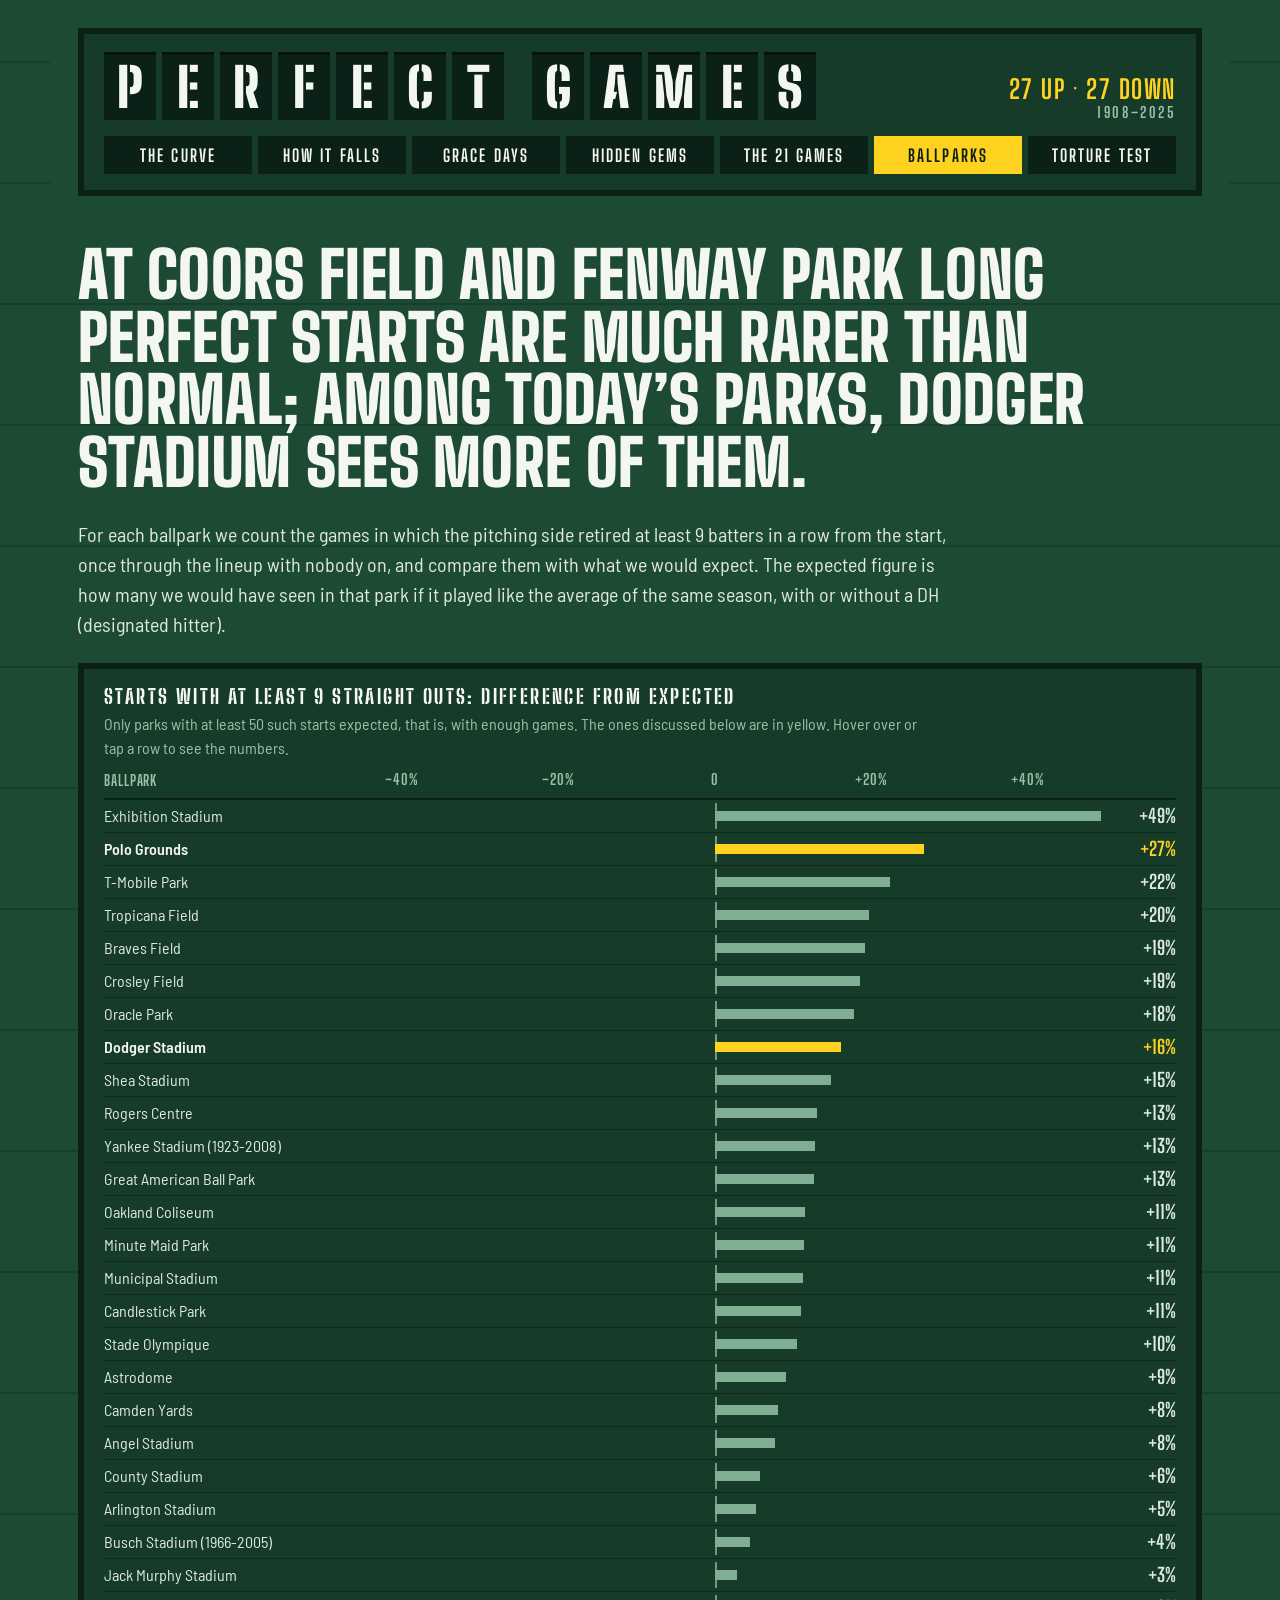
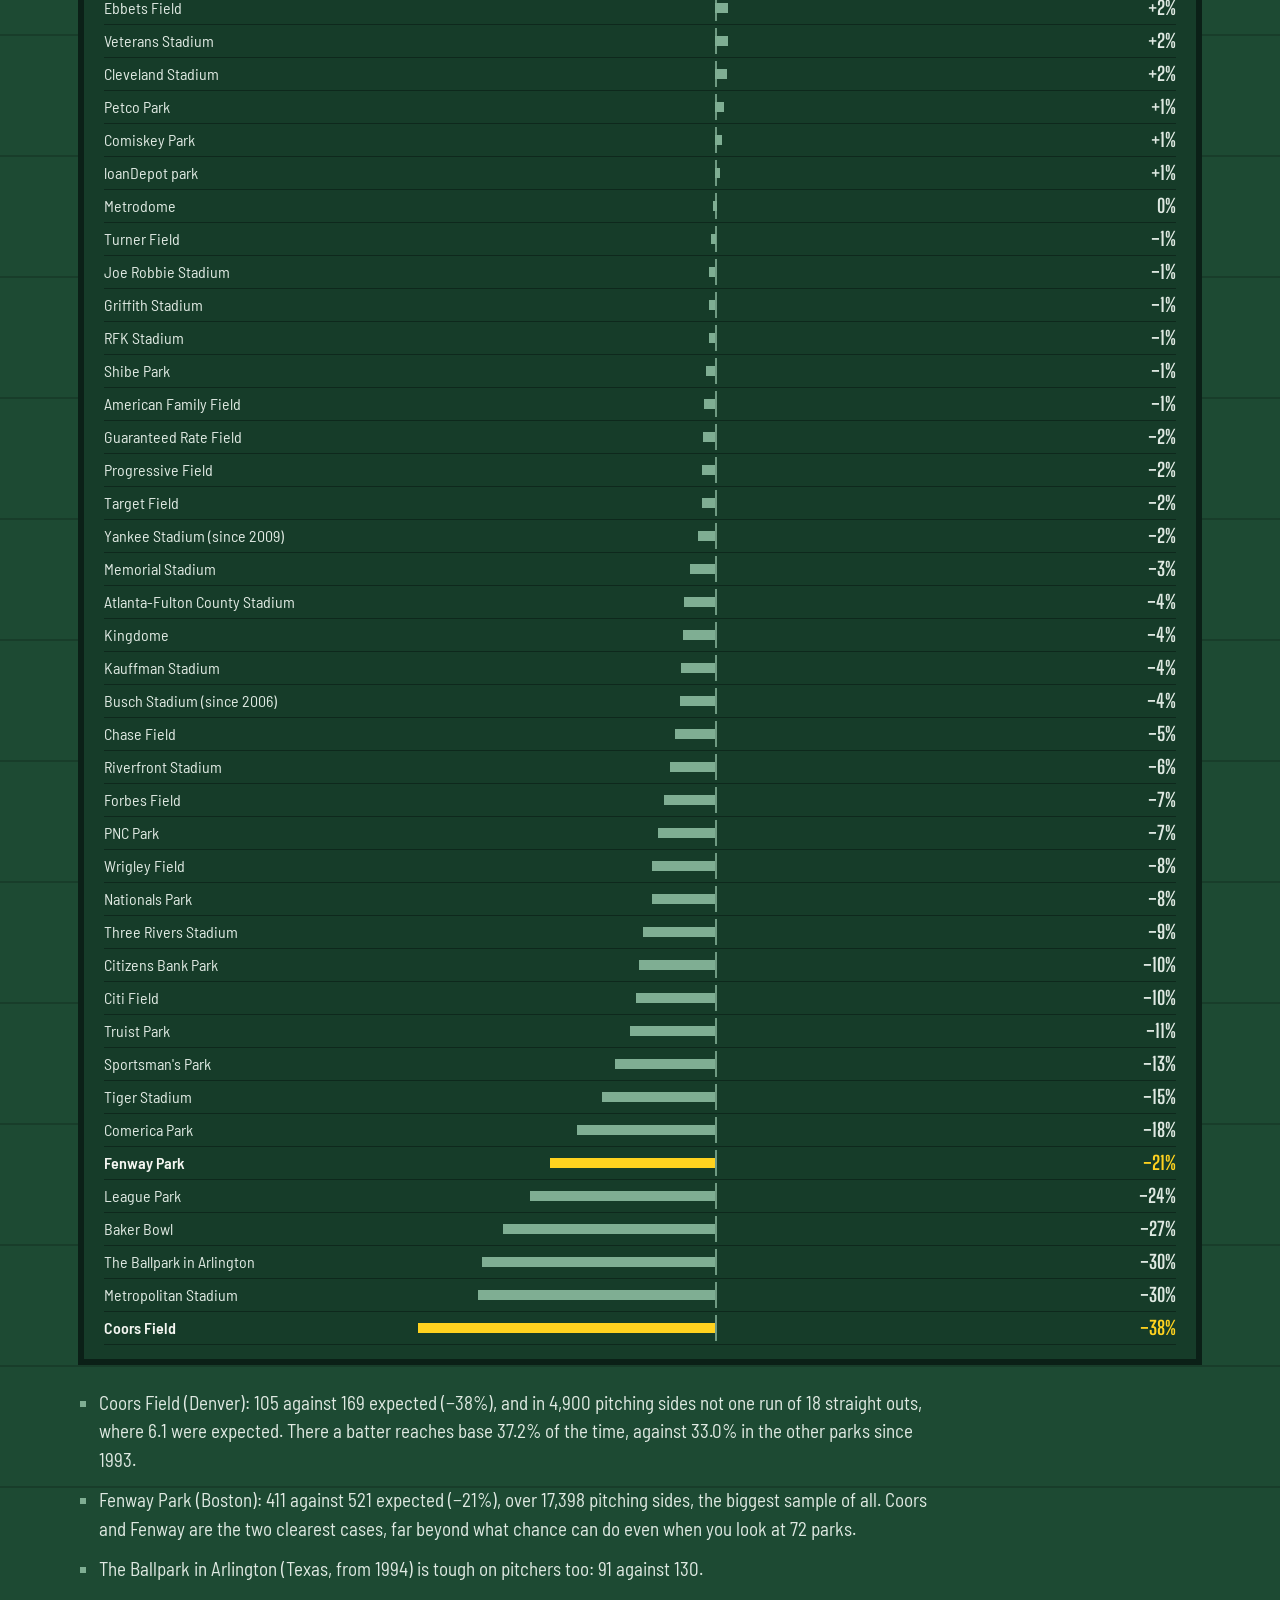
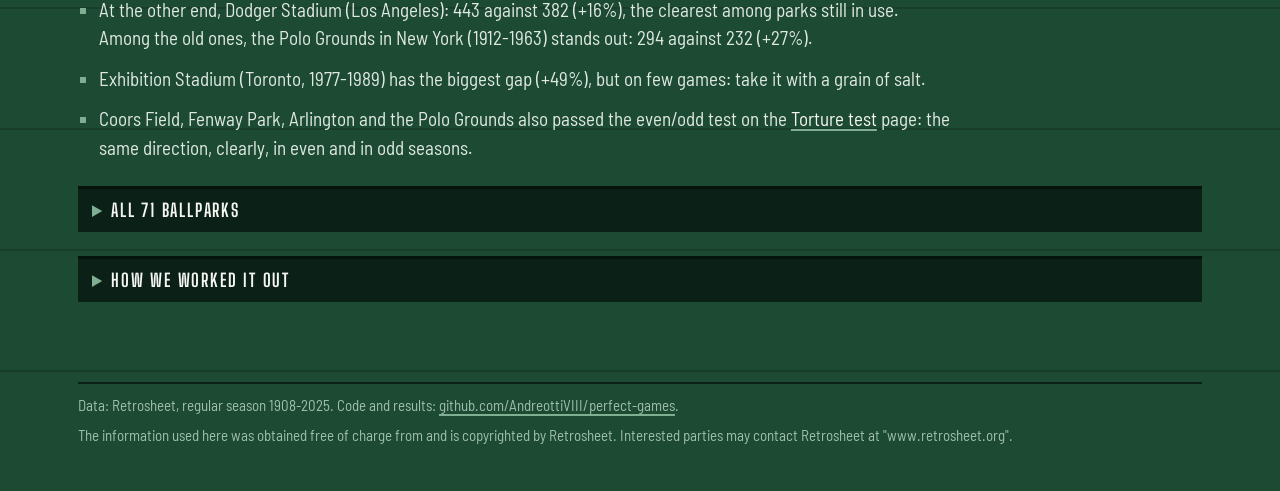
==== commit fd8ebdb3: "Testata sempre in alto: scendendo si stringe; sul telefono resta solo il menu che scorre di lato Co-" ====
--- a/docs/ballparks.html
+++ b/docs/ballparks.html
@@ -161,5 +161,6 @@
 <script type="application/json" id="dati-stadi">{"min_attese":50,"stadi":[{"site":"TOR01","nome":"Exhibition Stadium","citta":"Toronto","anni":"1977-1989","n":1936,"O":79,"E":52.8979,"ratio":1.49344,"evidenza":false},{"site":"NYC14","nome":"Polo Grounds","citta":"New York","anni":"1912-1963","n":8586,"O":294,"E":232.076,"ratio":1.26682,"evidenza":true},{"site":"SEA03","nome":"T-Mobile Park","citta":"Seattle","anni":"1999-2025","n":4192,"O":173,"E":141.348,"ratio":1.22393,"evidenza":false},{"site":"STP01","nome":"Tropicana Field","citta":"St. Petersburg","anni":"1998-2024","n":4256,"O":168,"E":140.349,"ratio":1.19702,"evidenza":false},{"site":"BOS08","nome":"Braves Field","citta":"Boston","anni":"1915-1952","n":5252,"O":165,"E":138.501,"ratio":1.19133,"evidenza":false},{"site":"CIN07","nome":"Crosley Field","citta":"Cincinnati","anni":"1912-1970","n":9080,"O":308,"E":259.878,"ratio":1.18517,"evidenza":false},{"site":"SFO03","nome":"Oracle Park","citta":"San Francisco","anni":"2000-2025","n":4120,"O":171,"E":145.304,"ratio":1.17684,"evidenza":false},{"site":"LOS03","nome":"Dodger Stadium","citta":"Los Angeles","anni":"1962-2025","n":10784,"O":443,"E":381.507,"ratio":1.16118,"evidenza":true},{"site":"NYC17","nome":"Shea Stadium","citta":"New York","anni":"1964-2008","n":7474,"O":297,"E":258.846,"ratio":1.1474,"evidenza":false},{"site":"TOR02","nome":"Rogers Centre","citta":"Toronto","anni":"1989-2025","n":5622,"O":204,"E":180.561,"ratio":1.12981,"evidenza":false},{"site":"NYC16","nome":"Yankee Stadium (1923-2008)","citta":"New York","anni":"1923-2008","n":13048,"O":423,"E":375.091,"ratio":1.12773,"evidenza":false},{"site":"CIN09","nome":"Great American Ball Park","citta":"Cincinnati","anni":"2003-2025","n":3614,"O":146,"E":129.702,"ratio":1.12565,"evidenza":false},{"site":"OAK01","nome":"Oakland Coliseum","citta":"Oakland","anni":"1968-2024","n":8986,"O":312,"E":280.024,"ratio":1.11419,"evidenza":false},{"site":"HOU03","nome":"Minute Maid Park","citta":"Houston","anni":"2000-2025","n":4094,"O":159,"E":142.717,"ratio":1.11409,"evidenza":false},{"site":"KAN05","nome":"Municipal Stadium","citta":"Kansas City","anni":"1955-1972","n":2668,"O":103,"E":92.5699,"ratio":1.11267,"evidenza":false},{"site":"SFO02","nome":"Candlestick Park","citta":"San Francisco","anni":"1960-1999","n":6346,"O":248,"E":223.571,"ratio":1.10927,"evidenza":false},{"site":"MON02","nome":"Stade Olympique","citta":"Montréal","anni":"1977-2004","n":4290,"O":164,"E":148.532,"ratio":1.10414,"evidenza":false},{"site":"HOU02","nome":"Astrodome","citta":"Houston","anni":"1965-1999","n":5536,"O":214,"E":196.194,"ratio":1.09076,"evidenza":false},{"site":"BAL12","nome":"Camden Yards","citta":"Baltimora","anni":"1992-2025","n":5332,"O":186,"E":172.084,"ratio":1.08087,"evidenza":false},{"site":"ANA01","nome":"Angel Stadium","citta":"Anaheim","anni":"1966-2025","n":9514,"O":324,"E":301.034,"ratio":1.07629,"evidenza":false},{"site":"MIL05","nome":"County Stadium","citta":"Milwaukee","anni":"1953-2000","n":6912,"O":218,"E":206.169,"ratio":1.05738,"evidenza":false},{"site":"ARL01","nome":"Arlington Stadium","citta":"Arlington","anni":"1972-1993","n":3500,"O":106,"E":100.802,"ratio":1.05156,"evidenza":false},{"site":"STL09","nome":"Busch Stadium (1966-2005)","citta":"St. Louis","anni":"1966-2005","n":6348,"O":231,"E":221.288,"ratio":1.04389,"evidenza":false},{"site":"SAN01","nome":"Jack Murphy Stadium","citta":"San Diego","anni":"1969-2003","n":5536,"O":197,"E":191.564,"ratio":1.02838,"evidenza":false},{"site":"NYC15","nome":"Ebbets Field","citta":"New York","anni":"1913-1957","n":6798,"O":185,"E":182.069,"ratio":1.0161,"evidenza":false},{"site":"PHI12","nome":"Veterans Stadium","citta":"Filadelfia","anni":"1971-2003","n":5234,"O":183,"E":180.146,"ratio":1.01585,"evidenza":false},{"site":"CLE07","nome":"Cleveland Stadium","citta":"Cleveland","anni":"1932-1993","n":8278,"O":256,"E":252.093,"ratio":1.0155,"evidenza":false},{"site":"SAN02","nome":"Petco Park","citta":"San Diego","anni":"2004-2025","n":3454,"O":125,"E":123.548,"ratio":1.01175,"evidenza":false},{"site":"CHI10","nome":"Comiskey Park","citta":"Chicago","anni":"1910-1990","n":12028,"O":347,"E":344.179,"ratio":1.0082,"evidenza":false},{"site":"MIA02","nome":"loanDepot park","citta":"Miami","anni":"2012-2025","n":2150,"O":83,"E":82.5434,"ratio":1.00553,"evidenza":false},{"site":"MIN03","nome":"Metrodome","citta":"Minneapolis","anni":"1982-2009","n":4484,"O":123,"E":123.38,"ratio":0.99692,"evidenza":false},{"site":"ATL02","nome":"Turner Field","citta":"Atlanta","anni":"1997-2016","n":3238,"O":106,"E":106.553,"ratio":0.994812,"evidenza":false},{"site":"MIA01","nome":"Joe Robbie Stadium","citta":"Miami","anni":"1993-2011","n":2992,"O":93,"E":93.7017,"ratio":0.992511,"evidenza":false},{"site":"WAS09","nome":"Griffith Stadium","citta":"Washington","anni":"1911-1961","n":7378,"O":197,"E":198.489,"ratio":0.992499,"evidenza":false},{"site":"WAS10","nome":"RFK Stadium","citta":"Washington","anni":"1962-2007","n":2094,"O":74,"E":74.5931,"ratio":0.99205,"evidenza":false},{"site":"PHI11","nome":"Shibe Park","citta":"Filadelfia","anni":"1909-1970","n":11672,"O":326,"E":329.865,"ratio":0.988283,"evidenza":false},{"site":"MIL06","nome":"American Family Field","citta":"Milwaukee","anni":"2001-2025","n":3962,"O":140,"E":142.015,"ratio":0.985808,"evidenza":false},{"site":"CHI12","nome":"Guaranteed Rate Field","citta":"Chicago","anni":"1991-2025","n":5500,"O":175,"E":177.747,"ratio":0.984547,"evidenza":false},{"site":"CLE08","nome":"Progressive Field","citta":"Cleveland","anni":"1994-2025","n":4986,"O":159,"E":161.732,"ratio":0.983106,"evidenza":false},{"site":"MIN04","nome":"Target Field","citta":"Minneapolis","anni":"2010-2025","n":2488,"O":92,"E":93.6087,"ratio":0.982815,"evidenza":false},{"site":"NYC21","nome":"Yankee Stadium (since 2009)","citta":"New York","anni":"2009-2025","n":2654,"O":96,"E":98.2109,"ratio":0.977489,"evidenza":false},{"site":"BAL11","nome":"Memorial Stadium","citta":"Baltimora","anni":"1954-1991","n":6012,"O":182,"E":188.047,"ratio":0.967841,"evidenza":false},{"site":"ATL01","nome":"Atlanta-Fulton County Stadium","citta":"Atlanta","anni":"1966-1996","n":4850,"O":167,"E":174.018,"ratio":0.959672,"evidenza":false},{"site":"SEA02","nome":"Kingdome","citta":"Seattle","anni":"1977-1999","n":3510,"O":93,"E":97.0184,"ratio":0.958581,"evidenza":false},{"site":"KAN06","nome":"Kauffman Stadium","citta":"Kansas City","anni":"1973-2025","n":8342,"O":246,"E":257.14,"ratio":0.956679,"evidenza":false},{"site":"STL10","nome":"Busch Stadium (since 2006)","citta":"St. Louis","anni":"2006-2025","n":3124,"O":108,"E":113.028,"ratio":0.955519,"evidenza":false},{"site":"PHO01","nome":"Chase Field","citta":"Phoenix","anni":"1998-2025","n":4430,"O":146,"E":153.972,"ratio":0.948225,"evidenza":false},{"site":"CIN08","nome":"Riverfront Stadium","citta":"Cincinnati","anni":"1970-2002","n":5152,"O":167,"E":177.177,"ratio":0.942559,"evidenza":false},{"site":"PIT06","nome":"Forbes Field","citta":"Pittsburgh","anni":"1909-1970","n":8984,"O":238,"E":254.705,"ratio":0.934416,"evidenza":false},{"site":"PIT08","nome":"PNC Park","citta":"Pittsburgh","anni":"2001-2025","n":3942,"O":131,"E":141.359,"ratio":0.926718,"evidenza":false},{"site":"CHI11","nome":"Wrigley Field","citta":"Chicago","anni":"1914-2025","n":17298,"O":510,"E":554.543,"ratio":0.919676,"evidenza":false},{"site":"WAS11","nome":"Nationals Park","citta":"Washington","anni":"2008-2025","n":2814,"O":95,"E":103.315,"ratio":0.919521,"evidenza":false},{"site":"PIT07","nome":"Three Rivers Stadium","citta":"Pittsburgh","anni":"1970-2000","n":4814,"O":150,"E":165.249,"ratio":0.90772,"evidenza":false},{"site":"PHI13","nome":"Citizens Bank Park","citta":"Filadelfia","anni":"2004-2025","n":3468,"O":112,"E":124.088,"ratio":0.902586,"evidenza":false},{"site":"NYC20","nome":"Citi Field","citta":"New York","anni":"2009-2025","n":2652,"O":88,"E":97.9684,"ratio":0.898249,"evidenza":false},{"site":"ATL03","nome":"Truist Park","citta":"Atlanta","anni":"2017-2025","n":1354,"O":47,"E":52.7342,"ratio":0.891262,"evidenza":false},{"site":"STL07","nome":"Sportsman's Park","citta":"St. Louis","anni":"1909-1966","n":12642,"O":297,"E":340.446,"ratio":0.872384,"evidenza":false},{"site":"DET04","nome":"Tiger Stadium","citta":"Detroit","anni":"1912-1999","n":13038,"O":319,"E":373.228,"ratio":0.854705,"evidenza":false},{"site":"DET05","nome":"Comerica Park","citta":"Detroit","anni":"2000-2025","n":4100,"O":115,"E":139.615,"ratio":0.823696,"evidenza":false},{"site":"BOS07","nome":"Fenway Park","citta":"Boston","anni":"1912-2025","n":17398,"O":411,"E":520.852,"ratio":0.789091,"evidenza":true},{"site":"CLE06","nome":"League Park","citta":"Cleveland","anni":"1910-1946","n":4566,"O":88,"E":115.259,"ratio":0.763497,"evidenza":false},{"site":"PHI09","nome":"Baker Bowl","citta":"Filadelfia","anni":"1908-1938","n":4330,"O":81,"E":111.156,"ratio":0.728705,"evidenza":false},{"site":"ARL02","nome":"The Ballpark in Arlington","citta":"Arlington","anni":"1994-2019","n":4162,"O":91,"E":129.717,"ratio":0.701525,"evidenza":false},{"site":"MIN02","nome":"Metropolitan Stadium","citta":"Bloomington","anni":"1961-1981","n":3348,"O":78,"E":111.973,"ratio":0.696596,"evidenza":false},{"site":"DEN02","nome":"Coors Field","citta":"Denver","anni":"1995-2025","n":4900,"O":105,"E":169.185,"ratio":0.620622,"evidenza":true}]}</script>
 <!-- /build:dati-stadi -->
 <script src="charts.js"></script>
+<script src="header.js"></script>
 </body>
 </html>
--- a/docs/style.css
+++ b/docs/style.css
@@ -274,3 +274,27 @@
 table.wide { font-size: 16px; }
 table.wide th, table.wide td { padding: 8px 10px 8px 8px; }
 table.wide td.num { font-size: 18px; }
+
+/* ---------------------------------------------------------------- testata sempre in alto */
+header.top { position: sticky; top: 0; z-index: 20; background: var(--wall); }
+.forest-scale { top: var(--head-h, 0px); }
+header.top, header.top::before, .brand, .brand b, nav, nav a { transition: padding .15s, inset .15s, width .15s, height .15s, font-size .15s; }
+/* scendendo la testata si stringe: lettere piccole, menu più basso */
+.compact header.top { padding-top: 8px; }
+.compact header.top::before { inset: 8px 28px 0; }
+.compact .brand { padding-top: 10px; }
+.compact .brand b { width: 30px; height: 38px; font-size: 30px; border-top-width: 2px; }
+.compact .brand .tag span { font-size: 18px; }
+.compact nav { padding: 8px 26px 10px; }
+.compact nav a { padding: 7px 4px 6px; font-size: 15px; }
+@media (max-width: 760px) {
+  .compact header.top { padding-top: 0; }
+  .compact header.top::before { inset: 0 0 0; border-width: 0 0 4px; }
+  .compact .brand { display: none; }
+  .compact nav { display: flex; overflow-x: auto; scrollbar-width: none; padding: 6px 16px 8px; }
+  .compact nav::-webkit-scrollbar { display: none; }
+  .compact nav a { flex: 0 0 auto; padding: 8px 10px 7px; font-size: 14px; }
+}
+@media (prefers-reduced-motion: reduce) {
+  header.top, header.top::before, .brand, .brand b, nav, nav a { transition: none; }
+}
